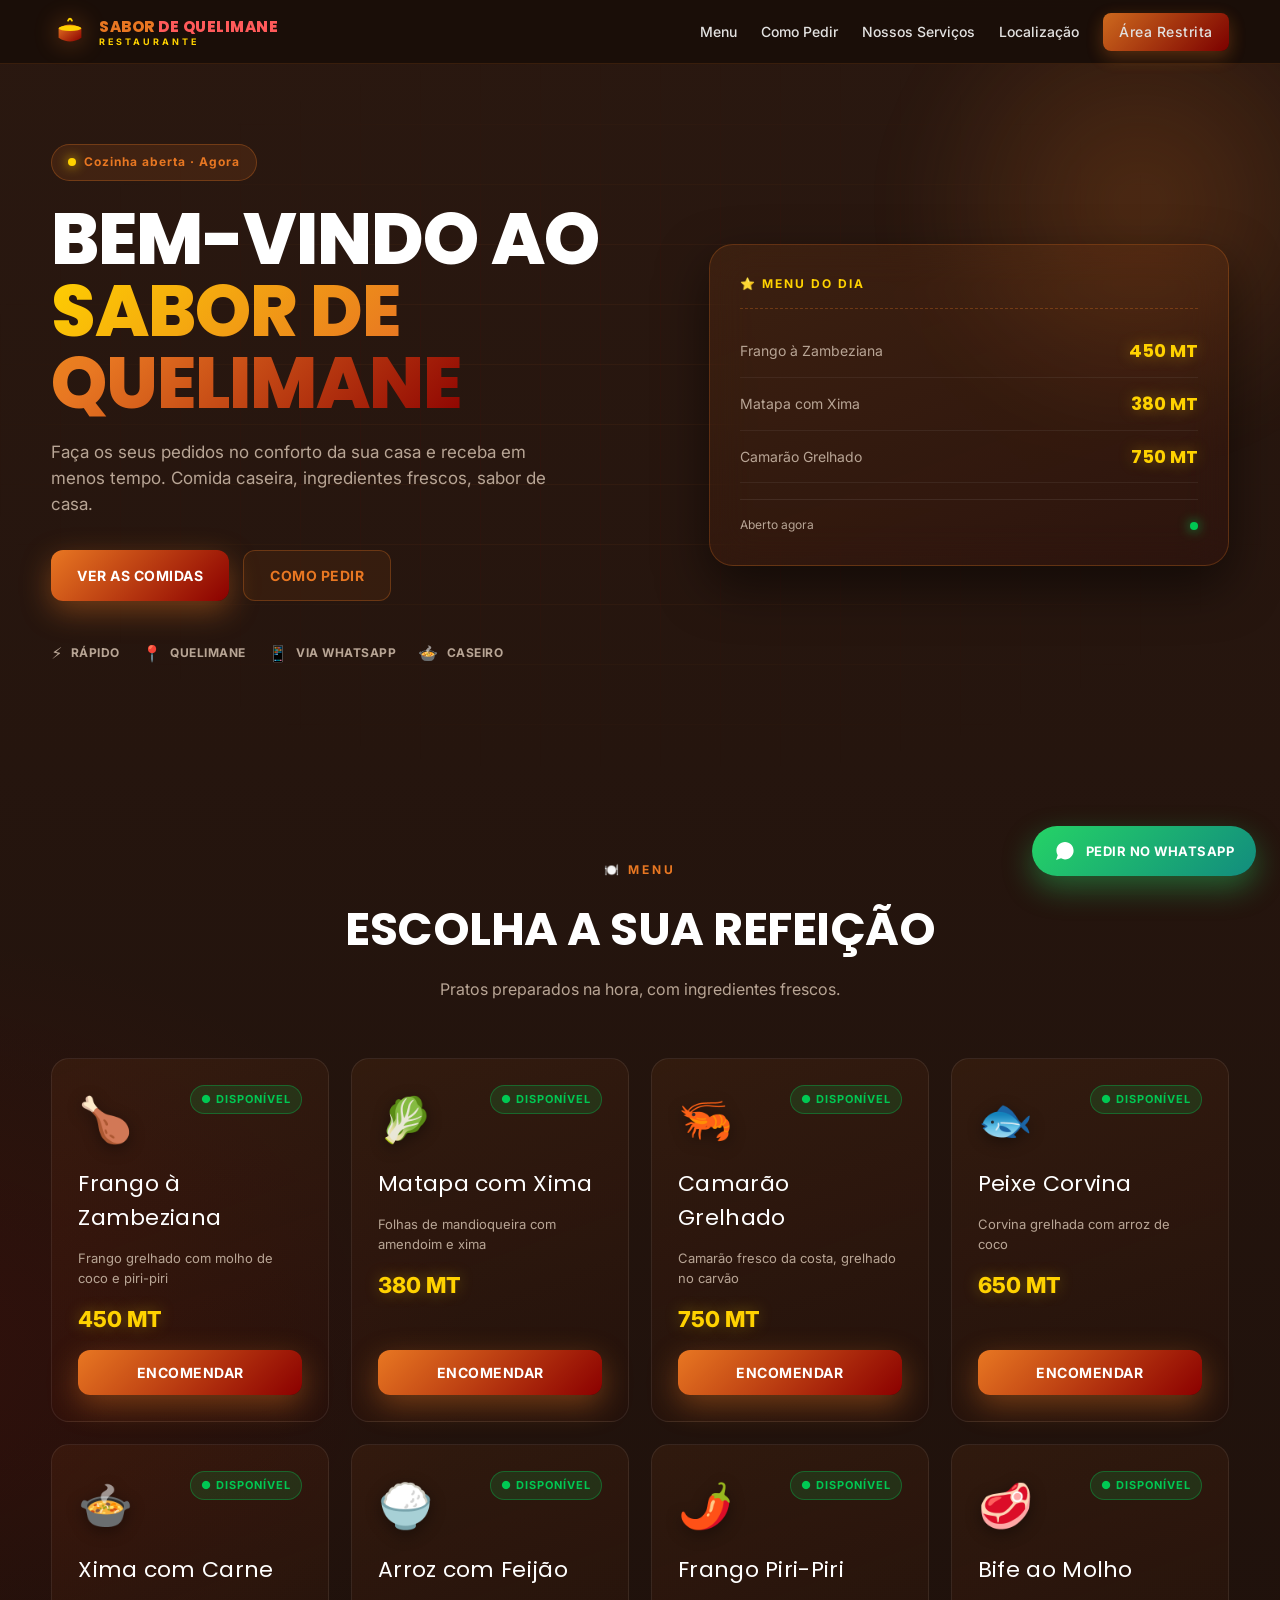
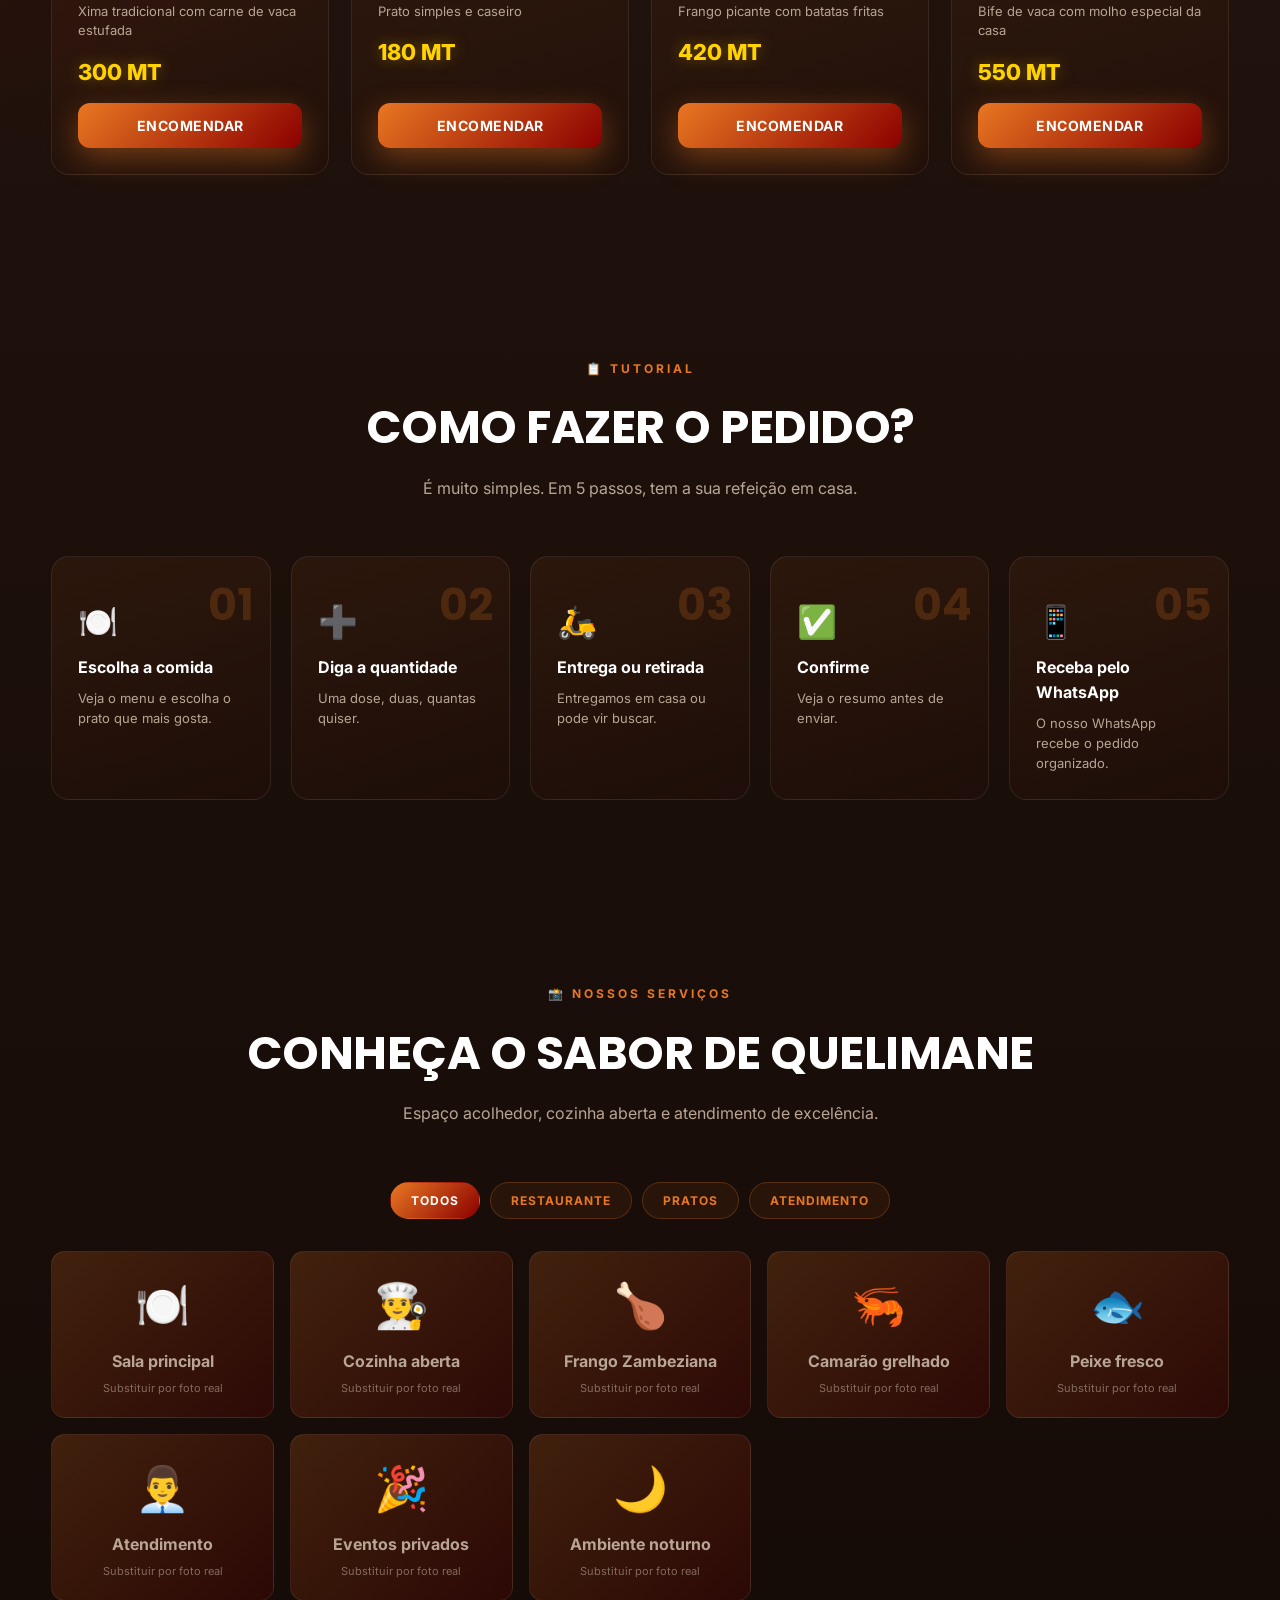
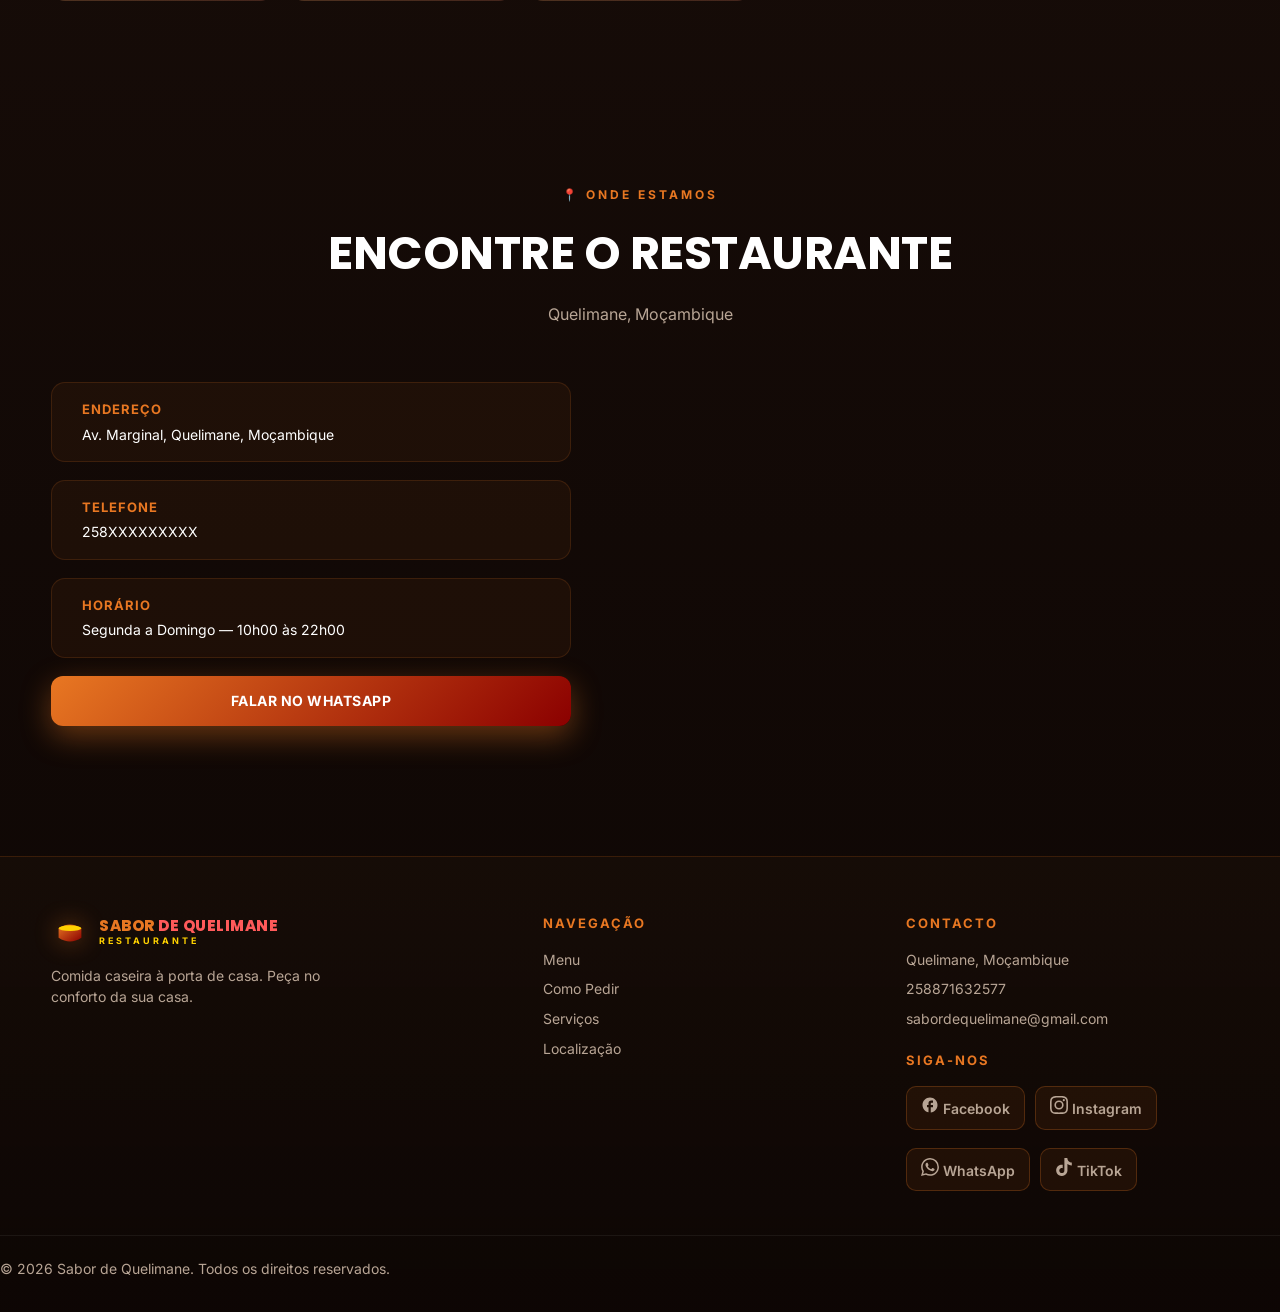
==== index.html @ 57f01919 "git remote add origin https://github.com/youngcleyton/SistemaRestaurante.git  git branch -M main git" ====
<!DOCTYPE html>
<html lang="pt">
<head>
<meta charset="UTF-8"/>
<meta name="viewport" content="width=device-width, initial-scale=1.0, maximum-scale=1.0, user-scalable=no, viewport-fit=cover"/>
<title>Sabor de Quelimane — Comida caseira à porta de casa</title>
<meta name="description" content="Peça a sua refeição no Restaurante Sabor de Quelimane. Rápido, simples e entregue em casa." />
<link rel="preconnect" href="https://fonts.googleapis.com">
<link rel="preconnect" href="https://fonts.gstatic.com" crossorigin>
<link href="https://fonts.googleapis.com/css2?family=Inter:wght@400;500;600;700;800;900&family=Poppins:wght@600;700;800&display=swap" rel="stylesheet">
<link rel="stylesheet" href="css/style.css"/>
</head>
<body>

<!-- ============ NAVBAR ============ -->
<header class="navbar" id="navbar">
  <div class="container nav-inner">
    <a href="#" class="brand">
      <div class="brand-logo">
        <svg viewBox="0 0 40 40" aria-hidden="true">
          <defs>
            <linearGradient id="logoGrad" x1="0" y1="0" x2="1" y2="1">
              <stop offset="0%" stop-color="#E87722"/>
              <stop offset="100%" stop-color="#8B0000"/>
            </linearGradient>
          </defs>
          <!-- tacho/panela estilizada -->
          <path d="M8 16 Q20 8 32 16 L32 26 Q20 34 8 26 Z" fill="url(#logoGrad)"/>
          <ellipse cx="20" cy="16" rx="12" ry="3" fill="#FFD200"/>
          <path d="M18 8 Q20 4 22 8" stroke="#FFD200" stroke-width="2" fill="none" stroke-linecap="round"/>
        </svg>
      </div>
      <div class="brand-text">
        <strong><span class="laranja">SABOR</span> <span class="vermelho">DE QUELIMANE</span></strong>
        <small>RESTAURANTE</small>
      </div>
    </a>

    <nav class="nav-links" id="navLinks">
      <a href="#pratos">Menu</a>
      <a href="#como-pedir">Como Pedir</a>
      <a href="#galeria">Nossos Serviços</a>
      <a href="#localizacao">Localização</a>
      <a href="login.html" class="btn-admin">Área Restrita</a>
    </nav>

    <button class="hamburger" id="hamburger" aria-label="Menu">
      <span></span><span></span><span></span>
    </button>
  </div>
</header>

<div class="nav-overlay"></div>

<!-- ============ HERO ============ -->
<section class="hero">
  <div class="hero-bg-grid"></div>
  <div class="hero-glow"></div>
  <div class="container hero-inner">
    <div class="hero-content fade-up">
      <span class="pill"><span class="dot"></span> Cozinha aberta · Agora</span>
      <h1>BEM-VINDO AO <span class="grad">SABOR DE QUELIMANE</span></h1>
      <p class="lead">
        Faça os seus pedidos no conforto da sua casa e receba em menos tempo.
        Comida caseira, ingredientes frescos, sabor de casa.
      </p>

      <div class="hero-cta">
        <a href="#pratos" class="btn btn-primary">VER AS COMIDAS</a>
        <a href="#como-pedir" class="btn btn-ghost">COMO PEDIR</a>
      </div>

      <div class="hero-stats">
        <div class="stat"><span>⚡</span><b>RÁPIDO</b></div>
        <div class="stat"><span>📍</span><b>QUELIMANE</b></div>
        <div class="stat"><span>📱</span><b>VIA WHATSAPP</b></div>
        <div class="stat"><span>🍲</span><b>CASEIRO</b></div>
      </div>
    </div>

    <div class="hero-visual fade-up">
      <div class="menu-card">
        <div class="menu-card-head">
          <span>⭐ MENU DO DIA</span>
        </div>
        <div class="menu-row"><span>Frango à Zambeziana</span><b>450 MT</b></div>
        <div class="menu-row"><span>Matapa com Xima</span><b>380 MT</b></div>
        <div class="menu-row"><span>Camarão Grelhado</span><b>750 MT</b></div>
        <div class="menu-card-foot">
          <span>Aberto agora</span>
          <span class="live-dot"></span>
        </div>
      </div>
    </div>
  </div>
</section>

<!-- ============ MENU DE PRATOS ============ -->
<section class="section" id="pratos">
  <div class="container">
    <div class="section-head">
      <span class="kicker">🍽️ MENU</span>
      <h2>ESCOLHA A SUA REFEIÇÃO</h2>
      <p>Pratos preparados na hora, com ingredientes frescos.</p>
    </div>

    <div class="menu-grid" id="menuGrid">
      <!-- Preenchido por JS -->
    </div>
  </div>
</section>

<!-- ============ PEDIDO ============ -->
<section class="section order-section" id="pedido" hidden>
  <div class="container">
    <div class="order-shell">
      <button class="order-close" id="orderClose" aria-label="Fechar">✕</button>

      <!-- STEP 1 -->
      <div class="step" id="step1">
        <span class="kicker">PASSO 1 DE 3</span>
        <h2 class="order-title">Quantas quer?</h2>

        <div class="order-product-info">
          <div class="op-icon" id="opIcon">🍗</div>
          <div>
            <b id="opNome">Frango à Zambeziana</b>
            <small id="opPreco">450 MT</small>
          </div>
        </div>

        <div class="qty-control">
          <button class="qty-btn" data-qty="-1">−</button>
          <input type="number" id="qtyInput" value="1" min="1" step="1"/>
          <span class="qty-unit" id="qtyUnit">un</span>
          <button class="qty-btn" data-qty="1">+</button>
        </div>

        <div class="quick-qty" id="quickQty"></div>

        <div class="order-total">
          <span>TOTAL</span>
          <b id="orderTotal">450 MT</b>
        </div>
        <small class="total-hint" id="totalHint">450 MT × 1 un</small>

        <button class="btn btn-primary btn-block" id="toStep2">CONTINUAR →</button>
      </div>

      <!-- STEP 2 -->
      <div class="step" id="step2" hidden>
        <span class="kicker">PASSO 2 DE 3</span>
        <h2 class="order-title">Como quer receber?</h2>

        <div class="delivery-options">
          <label class="delivery-card">
            <input type="radio" name="modo" value="entrega" checked/>
            <div class="dc-inner">
              <span class="dc-icon">🛵</span>
              <b>ENTREGA</b>
              <small>Recebe em casa</small>
            </div>
          </label>
          <label class="delivery-card">
            <input type="radio" name="modo" value="retirada"/>
            <div class="dc-inner">
              <span class="dc-icon">🏪</span>
              <b>RETIRAR</b>
              <small>No restaurante</small>
            </div>
          </label>
        </div>

        <div id="deliveryFields">
          <div class="field">
            <label>Zona de entrega</label>
            <select id="zonaSelect"></select>
          </div>

          <div class="field">
            <label>Tipo de entrega</label>
            <div class="delivery-speed">
              <label class="speed-option">
                <input type="radio" name="velocidade" value="normal" checked/>
                <div class="speed-inner">
                  <span class="speed-icon">🕐</span>
                  <div>
                    <b>NORMAL</b>
                    <small>Tempo padrão</small>
                  </div>
                  <span class="speed-price" id="precoNormal">50 MT</span>
                </div>
              </label>

              <label class="speed-option">
                <input type="radio" name="velocidade" value="premium"/>
                <div class="speed-inner premium">
                  <span class="speed-icon">⚡</span>
                  <div>
                    <b>EXPRESSO</b>
                    <small>Recebe primeiro</small>
                  </div>
                  <span class="speed-price" id="precoPremium">75 MT</span>
                </div>
              </label>
            </div>
          </div>

          <div class="delivery-preview" id="deliveryPreview"></div>

          <div class="field">
            <label>Endereço / Localização</label>
            <input type="text" id="endereco" placeholder="Ex.: Bairro, rua, número"/>
          </div>
          <div class="field">
            <label>Ponto de Referência</label>
            <input type="text" id="referencia" placeholder="Ex.: Próximo ao mercado"/>
          </div>
          <button type="button" class="btn btn-outline btn-block" id="useLocation">
            📍 Usar a minha localização
          </button>
          <small class="hint" id="locHint"></small>
        </div>

        <div class="field">
          <label>Nome completo</label>
          <input type="text" id="nome" placeholder="O seu nome"/>
        </div>
        <div class="field">
          <label>Telefone</label>
          <input type="tel" id="telefone" placeholder="Ex.: 84XXXXXXX"/>
        </div>
        <div class="field">
          <label>Observações (opcional)</label>
          <input type="text" id="observacoes" placeholder="Ex.: Sem piri-piri, com mais arroz"/>
        </div>

        <div class="order-nav">
          <button class="btn btn-ghost" id="backStep1">← Voltar</button>
          <button class="btn btn-primary" id="toStep3">CONTINUAR →</button>
        </div>
      </div>

      <!-- STEP 3 -->
      <div class="step" id="step3" hidden>
        <span class="kicker">PASSO 3 DE 3</span>
        <h2 class="order-title">Resumo do pedido</h2>
        <div class="summary" id="summary"></div>
        <div class="order-nav">
          <button class="btn btn-ghost" id="backStep2">← EDITAR</button>
          <button class="btn btn-primary" id="confirmOrder">CONFIRMAR ✅</button>
        </div>
      </div>
    </div>
  </div>
</section>

<!-- ============ COMO PEDIR ============ -->
<section class="section how" id="como-pedir">
  <div class="container">
    <div class="section-head">
      <span class="kicker">📋 TUTORIAL</span>
      <h2>COMO FAZER O PEDIDO?</h2>
      <p>É muito simples. Em 5 passos, tem a sua refeição em casa.</p>
    </div>

    <div class="steps-grid">
      <div class="step-card fade-up">
        <span class="num">01</span>
        <div class="step-emoji">🍽️</div>
        <b>Escolha a comida</b>
        <p>Veja o menu e escolha o prato que mais gosta.</p>
      </div>
      <div class="step-card fade-up">
        <span class="num">02</span>
        <div class="step-emoji">➕</div>
        <b>Diga a quantidade</b>
        <p>Uma dose, duas, quantas quiser.</p>
      </div>
      <div class="step-card fade-up">
        <span class="num">03</span>
        <div class="step-emoji">🛵</div>
        <b>Entrega ou retirada</b>
        <p>Entregamos em casa ou pode vir buscar.</p>
      </div>
      <div class="step-card fade-up">
        <span class="num">04</span>
        <div class="step-emoji">✅</div>
        <b>Confirme</b>
        <p>Veja o resumo antes de enviar.</p>
      </div>
      <div class="step-card fade-up">
        <span class="num">05</span>
        <div class="step-emoji">📱</div>
        <b>Receba pelo WhatsApp</b>
        <p>O nosso WhatsApp recebe o pedido organizado.</p>
      </div>
    </div>
  </div>
</section>

<!-- ============ GALERIA / NOSSOS SERVIÇOS ============ -->
<section class="section portfolio" id="galeria">
  <div class="container">
    <div class="section-head">
      <span class="kicker">📸 NOSSOS SERVIÇOS</span>
      <h2>CONHEÇA O SABOR DE QUELIMANE</h2>
      <p>Espaço acolhedor, cozinha aberta e atendimento de excelência.</p>
    </div>

    <div class="gallery-filters">
      <button class="gf active" data-filter="todos">TODOS</button>
      <button class="gf" data-filter="restaurante">RESTAURANTE</button>
      <button class="gf" data-filter="pratos">PRATOS</button>
      <button class="gf" data-filter="atendimento">ATENDIMENTO</button>
    </div>

    <div class="gallery" id="gallery"></div>
  </div>
</section>

<!-- ============ LOCALIZAÇÃO ============ -->
<section class="section location" id="localizacao">
  <div class="container">
    <div class="section-head">
      <span class="kicker">📍 ONDE ESTAMOS</span>
      <h2>ENCONTRE O RESTAURANTE</h2>
      <p>Quelimane, Moçambique</p>
    </div>

    <div class="location-grid">
      <div class="loc-info">
        <div class="loc-item">
          <span></span>
          <div><b>Endereço</b><p id="locEndereco">Av. Marginal, Quelimane</p></div>
        </div>
        <div class="loc-item">
          <span></span>
          <div><b>Telefone</b><p id="locTelefone">258XXXXXXXXX</p></div>
        </div>
        <div class="loc-item">
          <span></span>
          <div><b>Horário</b><p id="locHorario">Todos os dias — 10h às 22h</p></div>
        </div>
        <a href="#" id="locWhatsApp" class="btn btn-primary">FALAR NO WHATSAPP</a>
      </div>
    </div>
  </div>
</section>

<!-- ============ FOOTER ============ -->
<footer class="footer">
  <div class="container footer-inner">
    <div>
      <div class="brand">
        <div class="brand-logo">
          <svg viewBox="0 0 40 40">
            <path d="M8 16 Q20 8 32 16 L32 26 Q20 34 8 26 Z" fill="url(#logoGrad)"/>
            <ellipse cx="20" cy="16" rx="12" ry="3" fill="#FFD200"/>
          </svg>
        </div>
        <div class="brand-text">
          <strong><span class="laranja">SABOR</span> <span class="vermelho">DE QUELIMANE</span></strong>
          <small>RESTAURANTE</small>
        </div>
      </div>
      <p class="footer-desc">Comida caseira à porta de casa. Peça no conforto da sua casa.</p>
    </div>

    <div>
      <h4>Navegação</h4>
      <a href="#pratos">Menu</a>
      <a href="#como-pedir">Como Pedir</a>
      <a href="#galeria">Serviços</a>
      <a href="#localizacao">Localização</a>
    </div>

    <div>
      <h4>Contacto</h4>
      <p> Quelimane, Moçambique</p>
      <p> 258871632577</p>
      <p> sabordequelimane@gmail.com</p>

      <h4 style="margin-top:20px">Siga-nos</h4>
      <div class="social-links">
        <a href="#" class="social-btn facebook" aria-label="Facebook">
          <svg viewBox="0 0 24 24" fill="currentColor"><path d="M22 12c0-5.52-4.48-10-10-10S2 6.48 2 12c0 4.84 3.44 8.87 8 9.8V15H8v-3h2V9.5C10 7.57 11.57 6 13.5 6H16v3h-2c-.55 0-1 .45-1 1v2h3v3h-3v6.95c5.05-.5 9-4.76 9-9.95z"/></svg>
          <span>Facebook</span>
        </a>
        <a href="#" class="social-btn instagram" aria-label="Instagram">
          <svg viewBox="0 0 24 24" fill="currentColor"><path d="M12 2.163c3.204 0 3.584.012 4.85.07 3.252.148 4.771 1.691 4.919 4.919.058 1.265.069 1.645.069 4.849 0 3.205-.012 3.584-.069 4.849-.149 3.225-1.664 4.771-4.919 4.919-1.266.058-1.644.07-4.85.07-3.204 0-3.584-.012-4.849-.07-3.26-.149-4.771-1.699-4.919-4.92-.058-1.265-.07-1.644-.07-4.849 0-3.204.013-3.583.07-4.849.149-3.227 1.664-4.771 4.919-4.919 1.266-.057 1.645-.069 4.849-.069zM12 0C8.741 0 8.333.014 7.053.072 2.695.272.273 2.69.073 7.052.014 8.333 0 8.741 0 12c0 3.259.014 3.668.072 4.948.2 4.358 2.618 6.78 6.98 6.98C8.333 23.986 8.741 24 12 24c3.259 0 3.668-.014 4.948-.072 4.354-.2 6.782-2.618 6.979-6.98.059-1.28.073-1.689.073-4.948 0-3.259-.014-3.667-.072-4.947-.196-4.354-2.617-6.78-6.979-6.98C15.668.014 15.259 0 12 0zm0 5.838a6.162 6.162 0 100 12.324 6.162 6.162 0 000-12.324zM12 16a4 4 0 110-8 4 4 0 010 8zm6.406-11.845a1.44 1.44 0 100 2.881 1.44 1.44 0 000-2.881z"/></svg>
          <span>Instagram</span>
        </a>
        <a href="#" class="social-btn whatsapp" aria-label="WhatsApp">
          <svg viewBox="0 0 24 24" fill="currentColor"><path d="M17.472 14.382c-.297-.149-1.758-.867-2.03-.967-.273-.099-.471-.148-.67.15-.197.297-.767.966-.94 1.164-.173.199-.347.223-.644.075-.297-.15-1.255-.463-2.39-1.475-.883-.788-1.48-1.761-1.653-2.059-.173-.297-.018-.458.13-.606.134-.133.298-.347.446-.52.149-.174.198-.298.298-.497.099-.198.05-.371-.025-.52-.075-.149-.669-1.612-.916-2.207-.242-.579-.487-.5-.669-.51a12.8 12.8 0 00-.57-.01c-.198 0-.52.074-.792.372-.272.297-1.04 1.016-1.04 2.479 0 1.462 1.065 2.875 1.213 3.074.149.198 2.096 3.2 5.077 4.487.709.306 1.262.489 1.694.625.712.227 1.36.195 1.871.118.571-.085 1.758-.719 2.006-1.413.248-.694.248-1.289.173-1.413-.074-.124-.272-.198-.57-.347m-5.421 7.403h-.004a9.87 9.87 0 01-5.031-1.378l-.361-.214-3.741.982.998-3.648-.235-.374a9.86 9.86 0 01-1.51-5.26c.001-5.45 4.436-9.884 9.888-9.884 2.64 0 5.122 1.03 6.988 2.898a9.825 9.825 0 012.893 6.994c-.003 5.45-4.437 9.884-9.885 9.884m8.413-18.297A11.815 11.815 0 0012.05 0C5.495 0 .16 5.335.157 11.892c0 2.096.547 4.142 1.588 5.945L.057 24l6.305-1.654a11.882 11.882 0 005.683 1.448h.005c6.554 0 11.89-5.335 11.893-11.893a11.821 11.821 0 00-3.48-8.413z"/></svg>
          <span>WhatsApp</span>
        </a>
        <a href="#" class="social-btn tiktok" aria-label="TikTok">
          <svg viewBox="0 0 24 24" fill="currentColor"><path d="M12.525.02c1.31-.02 2.61-.01 3.91-.02.08 1.53.63 3.09 1.75 4.17 1.12 1.11 2.7 1.62 4.24 1.79v4.03c-1.44-.05-2.89-.35-4.2-.97-.57-.26-1.1-.59-1.62-.93-.01 2.92.01 5.84-.02 8.75-.08 1.4-.54 2.79-1.35 3.94-1.31 1.92-3.58 3.17-5.91 3.21-1.43.08-2.86-.31-4.08-1.03-2.02-1.19-3.44-3.37-3.65-5.71-.02-.5-.03-1-.01-1.49.18-1.9 1.12-3.72 2.58-4.96 1.66-1.44 3.98-2.13 6.15-1.72.02 1.48-.04 2.96-.04 4.44-.99-.32-2.15-.23-3.02.37-.63.41-1.11 1.04-1.36 1.75-.21.51-.15 1.07-.14 1.61.24 1.64 1.82 3.02 3.5 2.87 1.12-.01 2.19-.66 2.77-1.61.19-.33.4-.67.41-1.06.1-1.79.06-3.57.07-5.36.01-4.03-.01-8.05.02-12.07z"/></svg>
          <span>TikTok</span>
        </a>
      </div>
    </div>
  </div>
  <div class="footer-bottom">
    <p>© <span id="year"></span> Sabor de Quelimane. Todos os direitos reservados.</p>
  </div>
</footer>

<!-- ============ WHATSAPP FLUTUANTE ============ -->
<a href="#" id="floatWhats" class="float-whats" aria-label="Pedir pelo WhatsApp">
  <svg viewBox="0 0 32 32" fill="#fff"><path d="M16 3C9 3 3.5 8.5 3.5 15.5c0 2.4.7 4.6 1.9 6.5L3 29l7.2-2.3c1.8 1 3.9 1.5 5.8 1.5 7 0 12.5-5.5 12.5-12.5S23 3 16 3z"/></svg>
  <span>PEDIR NO WHATSAPP</span>
</a>

<!-- ============ LIGHTBOX ============ -->
<div class="lightbox" id="lightbox">
  <button class="lb-close" id="lbClose">✕</button>
  <img id="lbImg" src="" alt=""/>
</div>

<script src="https://cdn.jsdelivr.net/npm/@supabase/supabase-js@2"></script>
<script src="js/config.js"></script>
<script src="js/app.js"></script>
</body>
</html>
---- css/style.css ----
/* ============================================================
   RESTAURANTE SABOR DE QUELIMANE — ESTILOS PRINCIPAIS
   Paleta: laranja + vermelho escuro + dourado
   ============================================================ */

:root{
  --marrom:#2A1810;
  --marrom-2:#1A0F08;
  --preto:#0D0604;
  --laranja:#E87722;
  --laranja-2:#C25A10;
  --vermelho:#8B0000;
  --vermelho-2:#6B0000;
  --dourado:#FFD200;
  --branco:#FFFFFF;
  --cinza:#B8A595;
  --creme:#FFF9F0;

  --card:rgba(255,255,255,.04);
  --card-brd:rgba(255,255,255,.08);
  --ok:#00C853;
  --off:#6B7280;

  --radius:18px;
  --shadow:0 20px 50px rgba(0,0,0,.5);
  --font:'Inter',system-ui,sans-serif;
  --display:'Poppins',var(--font);
}

*{box-sizing:border-box;margin:0;padding:0}
html{scroll-behavior:smooth}
body{
  font-family:var(--font);
  background:
    radial-gradient(1200px 800px at 80% -10%, rgba(232,119,34,.12), transparent 60%),
    radial-gradient(1000px 700px at -10% 30%, rgba(139,0,0,.15), transparent 60%),
    linear-gradient(180deg, var(--marrom), var(--preto));
  color:var(--branco);
  line-height:1.55;
  overflow-x:hidden;
  min-height:100vh;
  padding-top:64px;
}
img{max-width:100%;display:block}
a{color:inherit;text-decoration:none}
button{font-family:inherit;cursor:pointer;border:none;background:none;color:inherit}

.container{width:min(1200px,92%);margin-inline:auto}

/* ============ NAVBAR ============ */
.navbar{
  position:fixed;
  top:0;left:0;right:0;
  z-index:1000;
  background:rgba(26,15,8,.92);
  backdrop-filter:blur(14px);
  border-bottom:1px solid rgba(232,119,34,.15);
  height:64px;
}
.nav-inner{
  display:flex;align-items:center;justify-content:space-between;
  padding:0;height:64px;gap:16px;
}
.brand{display:flex;align-items:center;gap:10px}
.brand-logo{
  width:38px;height:38px;
  filter:drop-shadow(0 0 12px rgba(232,119,34,.45));
}
.brand-text{display:flex;flex-direction:column;line-height:1}
.brand-text strong{
  font-family:var(--display);
  font-size:15px;letter-spacing:.5px;font-weight:800;
}
.brand-text small{
  color:var(--dourado);font-size:9px;letter-spacing:3px;font-weight:700;
  margin-top:3px;
}
.laranja{color:var(--laranja)}
.vermelho{color:#FF5A5A}

.nav-links{display:flex;gap:24px;align-items:center}
.nav-links a{
  font-size:14px;font-weight:500;opacity:.88;transition:.2s;
  position:relative;white-space:nowrap;
}
.nav-links a::after{
  content:'';position:absolute;bottom:-4px;left:0;
  width:0;height:2px;
  background:linear-gradient(90deg,var(--laranja),var(--vermelho));
  transition:width .3s;
}
.nav-links a:hover{opacity:1;color:var(--laranja)}
.nav-links a:hover::after{width:100%}

.btn-admin{
  padding:8px 16px;
  background:linear-gradient(135deg,var(--laranja),var(--vermelho));
  border-radius:8px;
  font-weight:700;font-size:12px;letter-spacing:.5px;
  box-shadow:0 6px 18px rgba(232,119,34,.35);
  transition:.25s;
}
.btn-admin:hover{transform:translateY(-2px)}

.hamburger{
  display:none;flex-direction:column;justify-content:center;align-items:center;
  gap:5px;width:44px;height:44px;border-radius:10px;
  background:rgba(232,119,34,.12);
  border:1px solid rgba(232,119,34,.25);
}
.hamburger span{
  display:block;width:22px;height:2px;background:#fff;
  border-radius:2px;transition:.3s;
}
.hamburger.active span:nth-child(1){transform:translateY(7px) rotate(45deg)}
.hamburger.active span:nth-child(2){opacity:0}
.hamburger.active span:nth-child(3){transform:translateY(-7px) rotate(-45deg)}

/* ============ BOTÕES ============ */
.btn{
  display:inline-flex;align-items:center;justify-content:center;gap:8px;
  padding:14px 26px;border-radius:12px;
  font-weight:700;font-size:14px;letter-spacing:.5px;
  transition:.25s;cursor:pointer;border:none;
}
.btn-primary{
  background:linear-gradient(135deg,var(--laranja),var(--vermelho));
  color:#fff;
  box-shadow:0 10px 30px rgba(232,119,34,.4);
}
.btn-primary:hover{transform:translateY(-2px);box-shadow:0 14px 36px rgba(232,119,34,.55)}
.btn-primary:disabled{opacity:.4;cursor:not-allowed;transform:none}

.btn-ghost{
  background:rgba(232,119,34,.08);
  border:1px solid rgba(232,119,34,.3);
  color:var(--laranja);
}
.btn-ghost:hover{background:rgba(232,119,34,.18)}

.btn-outline{
  background:transparent;
  border:1.5px solid var(--laranja);
  color:var(--laranja);
}
.btn-outline:hover{background:rgba(232,119,34,.12)}

.btn-block{width:100%}

/* ============ HERO ============ */
.hero{position:relative;padding:80px 0 100px;overflow:hidden}
.hero-bg-grid{
  position:absolute;inset:0;
  background-image:
    linear-gradient(rgba(232,119,34,.06) 1px,transparent 1px),
    linear-gradient(90deg,rgba(139,0,0,.06) 1px,transparent 1px);
  background-size:60px 60px;
  mask-image:radial-gradient(ellipse at center,black 30%,transparent 75%);
  pointer-events:none;
}
.hero-glow{
  position:absolute;width:520px;height:520px;border-radius:50%;
  background:radial-gradient(circle,rgba(232,119,34,.2),transparent 65%);
  top:-120px;right:-120px;filter:blur(30px);
  animation:pulse 6s ease-in-out infinite;
}
@keyframes pulse{0%,100%{transform:scale(1);opacity:.7}50%{transform:scale(1.15);opacity:1}}

.hero-inner{
  display:grid;grid-template-columns:1.15fr 1fr;
  gap:60px;align-items:center;position:relative;
}
.pill{
  display:inline-flex;align-items:center;gap:8px;
  padding:8px 16px;
  background:rgba(232,119,34,.12);
  border:1px solid rgba(232,119,34,.3);
  border-radius:100px;
  font-size:12px;font-weight:700;letter-spacing:1px;
  color:var(--laranja);
  margin-bottom:22px;
}
.pill .dot{
  width:8px;height:8px;border-radius:50%;
  background:var(--dourado);
  box-shadow:0 0 12px var(--dourado);
  animation:blink 1.5s infinite;
}
@keyframes blink{50%{opacity:.4}}

.hero h1{
  font-family:var(--display);
  font-size:clamp(36px,6vw,72px);
  line-height:1;
  letter-spacing:-1px;
  font-weight:800;
  margin-bottom:20px;
}
.grad{
  background:linear-gradient(135deg,var(--dourado),var(--laranja),var(--vermelho));
  -webkit-background-clip:text;
  background-clip:text;
  color:transparent;
}
.lead{font-size:17px;color:var(--cinza);max-width:520px;margin-bottom:32px}
.hero-cta{display:flex;gap:14px;flex-wrap:wrap;margin-bottom:40px}
.hero-stats{display:flex;gap:22px;flex-wrap:wrap}
.stat{display:flex;align-items:center;gap:8px;font-size:12px;color:var(--cinza);font-weight:600;letter-spacing:.5px}
.stat span{font-size:16px}

/* ============ MENU CARD (hero direita) ============ */
.menu-card{
  position:relative;border-radius:24px;padding:30px;
  background:linear-gradient(160deg,rgba(232,119,34,.1),rgba(139,0,0,.06));
  border:1px solid rgba(232,119,34,.25);
  backdrop-filter:blur(20px);
  box-shadow:var(--shadow);
}
.menu-card-head{
  display:flex;justify-content:space-between;align-items:center;
  padding-bottom:14px;margin-bottom:16px;
  border-bottom:1px dashed rgba(232,119,34,.3);
  color:var(--dourado);font-size:12px;font-weight:700;letter-spacing:2px;
}
.menu-row{
  display:flex;justify-content:space-between;align-items:center;
  padding:12px 0;
  border-bottom:1px solid rgba(255,255,255,.06);
}
.menu-row:last-of-type{border-bottom:none}
.menu-row span{font-size:14px;color:var(--cinza)}
.menu-row b{
  font-family:var(--display);font-size:18px;color:var(--dourado);
  text-shadow:0 0 15px rgba(255,210,0,.4);
}
.menu-card-foot{
  display:flex;justify-content:space-between;align-items:center;
  padding-top:16px;margin-top:16px;
  border-top:1px solid rgba(255,255,255,.08);
  font-size:12px;color:var(--cinza);
}
.live-dot{
  width:8px;height:8px;border-radius:50%;background:var(--ok);
  box-shadow:0 0 12px var(--ok);animation:blink 1.5s infinite;
}

/* ============ SECTIONS ============ */
.section{padding:90px 0;position:relative}
.section-head{text-align:center;margin-bottom:56px}
.kicker{
  display:inline-block;font-size:12px;letter-spacing:3px;
  color:var(--laranja);font-weight:700;margin-bottom:14px;
}
.section-head h2{
  font-family:var(--display);
  font-size:clamp(28px,5vw,46px);
  letter-spacing:-.5px;margin-bottom:12px;
}
.section-head p{color:var(--cinza);max-width:600px;margin-inline:auto}

/* ============ MENU GRID ============ */
.menu-grid{
  display:grid;
  grid-template-columns:repeat(auto-fit,minmax(260px,1fr));
  gap:22px;
}
.menu-item{
  position:relative;
  padding:26px;
  border-radius:var(--radius);
  background:linear-gradient(160deg,rgba(232,119,34,.08),rgba(139,0,0,.03));
  border:1px solid var(--card-brd);
  transition:.3s;
  display:flex;flex-direction:column;gap:14px;
}
.menu-item:hover{
  transform:translateY(-6px);
  border-color:rgba(232,119,34,.5);
  box-shadow:0 25px 50px rgba(0,0,0,.4), 0 0 30px rgba(232,119,34,.15);
}
.menu-item.unavailable{opacity:.45;filter:grayscale(.7);pointer-events:none}
.mi-head{display:flex;justify-content:space-between;align-items:flex-start}
.mi-icon{
  font-size:44px;
  filter:drop-shadow(0 4px 8px rgba(0,0,0,.4));
}
.status{
  font-size:11px;font-weight:700;letter-spacing:1px;
  padding:5px 10px;border-radius:100px;
}
.status.ok{background:rgba(0,200,83,.15);color:var(--ok);border:1px solid rgba(0,200,83,.35)}
.status.off{background:rgba(107,114,128,.2);color:#B0B7C3;border:1px solid rgba(107,114,128,.4)}
.mi-name{font-family:var(--display);font-size:22px;letter-spacing:.3px}
.mi-desc{font-size:13px;color:var(--cinza);line-height:1.5}
.mi-price{
  font-size:22px;font-weight:800;color:var(--dourado);
  text-shadow:0 0 15px rgba(255,210,0,.35);
}
.mi-btn{margin-top:auto}

/* ============ ORDER SHELL ============ */
.order-section{background:linear-gradient(180deg,transparent,rgba(232,119,34,.04),transparent)}
.order-shell{
  position:relative;max-width:640px;margin-inline:auto;
  padding:38px;border-radius:24px;
  background:linear-gradient(160deg,rgba(232,119,34,.1),rgba(139,0,0,.05));
  border:1px solid rgba(232,119,34,.25);
  backdrop-filter:blur(20px);
  box-shadow:var(--shadow);
}
.order-close{
  position:absolute;top:16px;right:16px;
  width:36px;height:36px;border-radius:50%;
  background:rgba(255,255,255,.08);
  font-size:14px;transition:.2s;
}
.order-close:hover{background:var(--vermelho)}
.order-title{font-family:var(--display);font-size:26px;margin-bottom:24px}
.order-product-info{
  display:flex;align-items:center;gap:14px;
  padding:16px;
  background:rgba(232,119,34,.1);
  border:1px solid rgba(232,119,34,.2);
  border-radius:14px;
  margin-bottom:24px;
}
.op-icon{font-size:36px}
.order-product-info b{font-size:16px;display:block}
.order-product-info small{color:var(--dourado);font-size:14px;font-weight:700}

.qty-control{
  display:flex;align-items:center;gap:10px;justify-content:center;
  background:rgba(0,0,0,.4);
  border:1px solid rgba(232,119,34,.2);
  border-radius:14px;padding:10px;margin-bottom:16px;
}
.qty-btn{
  width:52px;height:52px;border-radius:12px;
  background:linear-gradient(135deg,var(--laranja),var(--vermelho));
  font-size:24px;font-weight:700;color:#fff;
  transition:.2s;
  box-shadow:0 4px 15px rgba(232,119,34,.35);
}
.qty-btn:hover{transform:scale(1.06)}
.qty-control input{
  flex:1;background:transparent;border:none;
  color:#fff;font-size:32px;font-weight:800;
  text-align:center;font-family:var(--display);
  width:100%;outline:none;
}
.qty-unit{font-size:14px;color:var(--cinza);font-weight:700}

.quick-qty{display:flex;gap:8px;flex-wrap:wrap;margin-bottom:24px}
.quick-qty button{
  flex:1;min-width:60px;padding:10px;
  border-radius:10px;
  background:rgba(232,119,34,.1);
  border:1px solid rgba(232,119,34,.25);
  font-weight:700;font-size:13px;transition:.2s;
  color:var(--laranja);
}
.quick-qty button:hover,
.quick-qty button.active{
  background:linear-gradient(135deg,var(--laranja),var(--vermelho));
  color:#fff;border-color:transparent;
}

.order-total{
  display:flex;justify-content:space-between;align-items:center;
  padding:18px 22px;
  background:linear-gradient(135deg,rgba(232,119,34,.15),rgba(139,0,0,.12));
  border:1px solid rgba(232,119,34,.35);
  border-radius:14px;
  margin-bottom:22px;
}
.order-total span{font-size:12px;letter-spacing:2px;color:var(--cinza);font-weight:700}
.order-total b{
  font-family:var(--display);font-size:30px;color:var(--dourado);
  text-shadow:0 0 20px rgba(255,210,0,.4);
}
.total-hint{display:block;text-align:center;font-size:12px;color:var(--cinza);margin-top:-12px;margin-bottom:22px}

.delivery-options{display:grid;grid-template-columns:1fr 1fr;gap:14px;margin-bottom:24px}
.delivery-card{cursor:pointer}
.delivery-card input{display:none}
.dc-inner{
  padding:20px 16px;border-radius:14px;text-align:center;
  background:rgba(232,119,34,.06);
  border:1.5px solid rgba(232,119,34,.2);
  transition:.25s;
}
.delivery-card input:checked + .dc-inner{
  background:linear-gradient(135deg,rgba(232,119,34,.25),rgba(139,0,0,.15));
  border-color:var(--laranja);
  box-shadow:0 0 20px rgba(232,119,34,.3);
}
.dc-icon{font-size:28px;display:block;margin-bottom:8px}
.dc-inner b{display:block;font-size:14px;margin-bottom:4px}
.dc-inner small{font-size:11px;color:var(--cinza)}

.delivery-preview{
  padding:14px 18px;border-radius:12px;margin-bottom:16px;
  background:linear-gradient(135deg,rgba(232,119,34,.1),rgba(139,0,0,.05));
  border:1px solid rgba(232,119,34,.3);
  font-size:14px;text-align:center;
}
.delivery-preview b{color:var(--dourado)}

.field{margin-bottom:16px}
.field label{
  display:block;font-size:12px;font-weight:700;
  letter-spacing:1px;color:var(--cinza);
  margin-bottom:8px;text-transform:uppercase;
}
.field input,.field select,.field textarea{
  width:100%;padding:14px 16px;border-radius:12px;
  background:rgba(0,0,0,.4);
  border:1px solid rgba(232,119,34,.25);
  color:#fff;font-size:15px;font-family:inherit;outline:none;
  transition:.2s;
}
.field input:focus,.field select:focus{
  border-color:var(--laranja);
  box-shadow:0 0 0 3px rgba(232,119,34,.15);
}
.hint{display:block;font-size:12px;color:var(--cinza);margin-top:8px}
.hint.ok{color:var(--ok)}

.order-nav{display:flex;gap:12px;margin-top:24px}
.order-nav .btn{flex:1}

/* ============ SUMMARY ============ */
.summary{
  background:rgba(0,0,0,.4);
  border-radius:14px;padding:22px;
  border:1px solid rgba(232,119,34,.2);
  margin-bottom:8px;
}
.summary-section{margin-bottom:14px}
.summary-section h4{
  font-size:11px;letter-spacing:2px;color:var(--laranja);
  margin-bottom:8px;text-transform:uppercase;
}
.summary-row{
  display:flex;justify-content:space-between;
  padding:10px 0;
  border-bottom:1px dashed rgba(255,255,255,.08);
  font-size:14px;
}
.summary-row:last-child{border-bottom:none}
.summary-row span{color:var(--cinza)}
.summary-row b{color:#fff;font-weight:600}
.summary-row.total{
  padding-top:16px;margin-top:8px;
  border-top:2px solid var(--dourado);
}
.summary-row.total b{
  color:var(--dourado);font-size:20px;font-family:var(--display);
  text-shadow:0 0 15px rgba(255,210,0,.4);
}

/* ============ COMO PEDIR ============ */
.steps-grid{
  display:grid;
  grid-template-columns:repeat(auto-fit,minmax(200px,1fr));
  gap:20px;
}
.step-card{
  padding:26px;border-radius:var(--radius);
  background:linear-gradient(160deg,rgba(232,119,34,.08),rgba(139,0,0,.03));
  border:1px solid var(--card-brd);
  transition:.3s;position:relative;overflow:hidden;
}
.step-card:hover{transform:translateY(-4px);border-color:rgba(232,119,34,.5)}
.step-card .num{
  position:absolute;top:14px;right:16px;
  font-family:var(--display);font-size:44px;font-weight:700;
  color:rgba(232,119,34,.2);
}
.step-emoji{font-size:32px;margin-top:14px;display:block}
.step-card b{display:block;font-size:16px;margin-bottom:8px;margin-top:8px}
.step-card p{font-size:13px;color:var(--cinza)}

/* ============ GALERIA ============ */
.gallery-filters{display:flex;justify-content:center;gap:10px;flex-wrap:wrap;margin-bottom:32px}
.gf{
  padding:10px 20px;border-radius:100px;
  font-size:12px;font-weight:700;letter-spacing:1px;
  background:rgba(232,119,34,.08);
  border:1px solid rgba(232,119,34,.25);
  color:var(--laranja);
  transition:.2s;
}
.gf:hover{background:rgba(232,119,34,.18)}
.gf.active{
  background:linear-gradient(135deg,var(--laranja),var(--vermelho));
  color:#fff;border-color:transparent;
}

.gallery{display:grid;grid-template-columns:repeat(auto-fit,minmax(220px,1fr));gap:16px}
.gal-item{
  position:relative;aspect-ratio:4/3;
  border-radius:14px;overflow:hidden;
  background:linear-gradient(135deg,rgba(232,119,34,.2),rgba(139,0,0,.2));
  border:1px solid var(--card-brd);
  cursor:pointer;transition:.3s;
  display:flex;align-items:center;justify-content:center;
  flex-direction:column;color:var(--cinza);text-align:center;padding:20px;
}
.gal-item:hover{transform:scale(1.03);border-color:var(--laranja)}
.gal-item .emoji{font-size:44px;margin-bottom:10px}
.gal-item.hidden{display:none}

/* ============ LOCALIZAÇÃO ============ */
.location-grid{display:grid;grid-template-columns:1fr 1.2fr;gap:34px;align-items:center}
.loc-info{display:flex;flex-direction:column;gap:18px}
.loc-item{
  display:flex;gap:14px;align-items:flex-start;
  padding:16px;
  background:rgba(232,119,34,.06);
  border:1px solid rgba(232,119,34,.15);
  border-radius:14px;
}
.loc-item span{font-size:22px}
.loc-item b{
  display:block;font-size:13px;letter-spacing:1px;
  color:var(--laranja);text-transform:uppercase;margin-bottom:4px;
}
.loc-item p{color:#fff;font-size:14px}
.loc-map{
  aspect-ratio:16/10;border-radius:18px;overflow:hidden;
  border:1px solid rgba(232,119,34,.25);
  background:rgba(0,0,0,.4);
}
.map-placeholder{
  width:100%;height:100%;display:flex;flex-direction:column;
  align-items:center;justify-content:center;
  color:var(--cinza);text-align:center;padding:30px;
}
.map-placeholder span{font-size:60px;margin-bottom:14px}
.map-placeholder p{font-weight:700;color:#fff;margin-bottom:6px}
.map-placeholder small{font-size:12px;max-width:280px}

/* ============ FOOTER ============ */
.footer{
  background:linear-gradient(180deg,rgba(26,15,8,.6),rgba(13,6,4,.95));
  border-top:1px solid rgba(232,119,34,.2);
  padding:56px 0 24px;margin-top:40px;
}
.footer-inner{display:grid;grid-template-columns:1.4fr 1fr 1fr;gap:40px;margin-bottom:36px}
.footer h4{
  font-size:13px;letter-spacing:2px;color:var(--laranja);
  margin-bottom:16px;text-transform:uppercase;
}
.footer a,.footer p{
  display:block;font-size:14px;color:var(--cinza);
  margin-bottom:8px;transition:.2s;
}
.footer a:hover{color:var(--laranja)}
.footer-desc{margin-top:14px;max-width:320px}
.footer-bottom{
  border-top:1px solid rgba(255,255,255,.06);
  padding-top:22px;
  display:flex;justify-content:space-between;flex-wrap:wrap;gap:10px;
  font-size:12px;color:var(--cinza);
}

/* ============ REDES SOCIAIS ============ */
.social-links{display:flex;flex-wrap:wrap;gap:10px;margin-top:8px}
.social-btn{
  display:inline-flex;align-items:center;gap:8px;
  padding:9px 14px;border-radius:10px;
  background:rgba(232,119,34,.08);
  border:1px solid rgba(232,119,34,.25);
  color:var(--cinza);font-size:13px;font-weight:600;
  transition:.25s;text-decoration:none;
}
.social-btn svg{width:18px;height:18px;flex-shrink:0;transition:transform .25s}
.social-btn:hover{transform:translateY(-2px);color:#fff}
.social-btn:hover svg{transform:scale(1.15)}
.social-btn.facebook:hover{background:linear-gradient(135deg,#1877F2,#0C5FCC);border-color:transparent}
.social-btn.instagram:hover{background:linear-gradient(135deg,#F58529,#DD2A7B,#8134AF,#515BD4);border-color:transparent}
.social-btn.whatsapp:hover{background:linear-gradient(135deg,#25D366,#128C7E);border-color:transparent}
.social-btn.tiktok:hover{background:linear-gradient(135deg,#000,#25F4EE 50%,#FE2C55);border-color:transparent}

/* ============ WHATSAPP FLUTUANTE ============ */
.float-whats{
  position:fixed;bottom:24px;right:24px;z-index:90;
  display:flex;align-items:center;gap:10px;
  padding:14px 22px;border-radius:100px;
  background:linear-gradient(135deg,#25D366,#128C7E);
  color:#fff;font-weight:700;font-size:13px;letter-spacing:.5px;
  box-shadow:0 12px 30px rgba(37,211,102,.4);
  transition:.3s;
}
.float-whats:hover{transform:translateY(-3px);box-shadow:0 16px 40px rgba(37,211,102,.55)}
.float-whats svg{width:22px;height:22px}

/* ============ LIGHTBOX ============ */
.lightbox{
  position:fixed;inset:0;z-index:200;
  background:rgba(0,0,0,.92);
  display:none;align-items:center;justify-content:center;
  padding:30px;
}
.lightbox.active{display:flex}
.lightbox img{max-width:90%;max-height:90%;border-radius:14px}
.lb-close{
  position:absolute;top:20px;right:24px;
  width:44px;height:44px;border-radius:50%;
  background:rgba(255,255,255,.1);font-size:18px;
}

/* ============ ANIMAÇÕES ============ */
.fade-up{opacity:0;transform:translateY(30px);transition:opacity .7s ease,transform .7s ease}
.fade-up.visible{opacity:1;transform:translateY(0)}

/* ============ RESPONSIVO ============ */
@media (max-width:900px){
  .hero-inner{grid-template-columns:1fr;gap:40px}
  .location-grid{grid-template-columns:1fr}
  .footer-inner{grid-template-columns:1fr 1fr}

  .hamburger{display:flex}
  .nav-links{
    position:fixed;top:0;right:-100%;
    width:min(300px,80vw);height:100vh;
    flex-direction:column;justify-content:flex-start;align-items:stretch;
    gap:0;padding:80px 22px 30px;
    background:linear-gradient(180deg,#1A0F08,#0D0604);
    border-left:1px solid rgba(232,119,34,.3);
    box-shadow:-20px 0 60px rgba(0,0,0,.7);
    transition:right .3s cubic-bezier(.4,0,.2,1);
    overflow-y:auto;z-index:999;margin:0;
  }
  .nav-links.open{right:0}
  .nav-links a{
    font-size:16px;font-weight:600;padding:16px 4px;width:100%;
    border-bottom:1px solid rgba(255,255,255,.07);
  }
  .btn-admin{margin-top:20px;text-align:center;padding:14px;font-size:14px}
}

@media (max-width:600px){
  .section{padding:60px 0}
  .order-shell{padding:24px}
  .delivery-options{grid-template-columns:1fr}
  .footer-inner{grid-template-columns:1fr;gap:26px}
  .float-whats span{display:none}
  .float-whats{padding:14px;width:56px;height:56px;justify-content:center}
}

/* ============ OVERLAY MOBILE ============ */
.nav-overlay{
  display:none;position:fixed;inset:0;
  background:rgba(0,0,0,.65);z-index:998;opacity:0;
  transition:opacity .3s;
}
.nav-overlay.active{display:block;opacity:1}
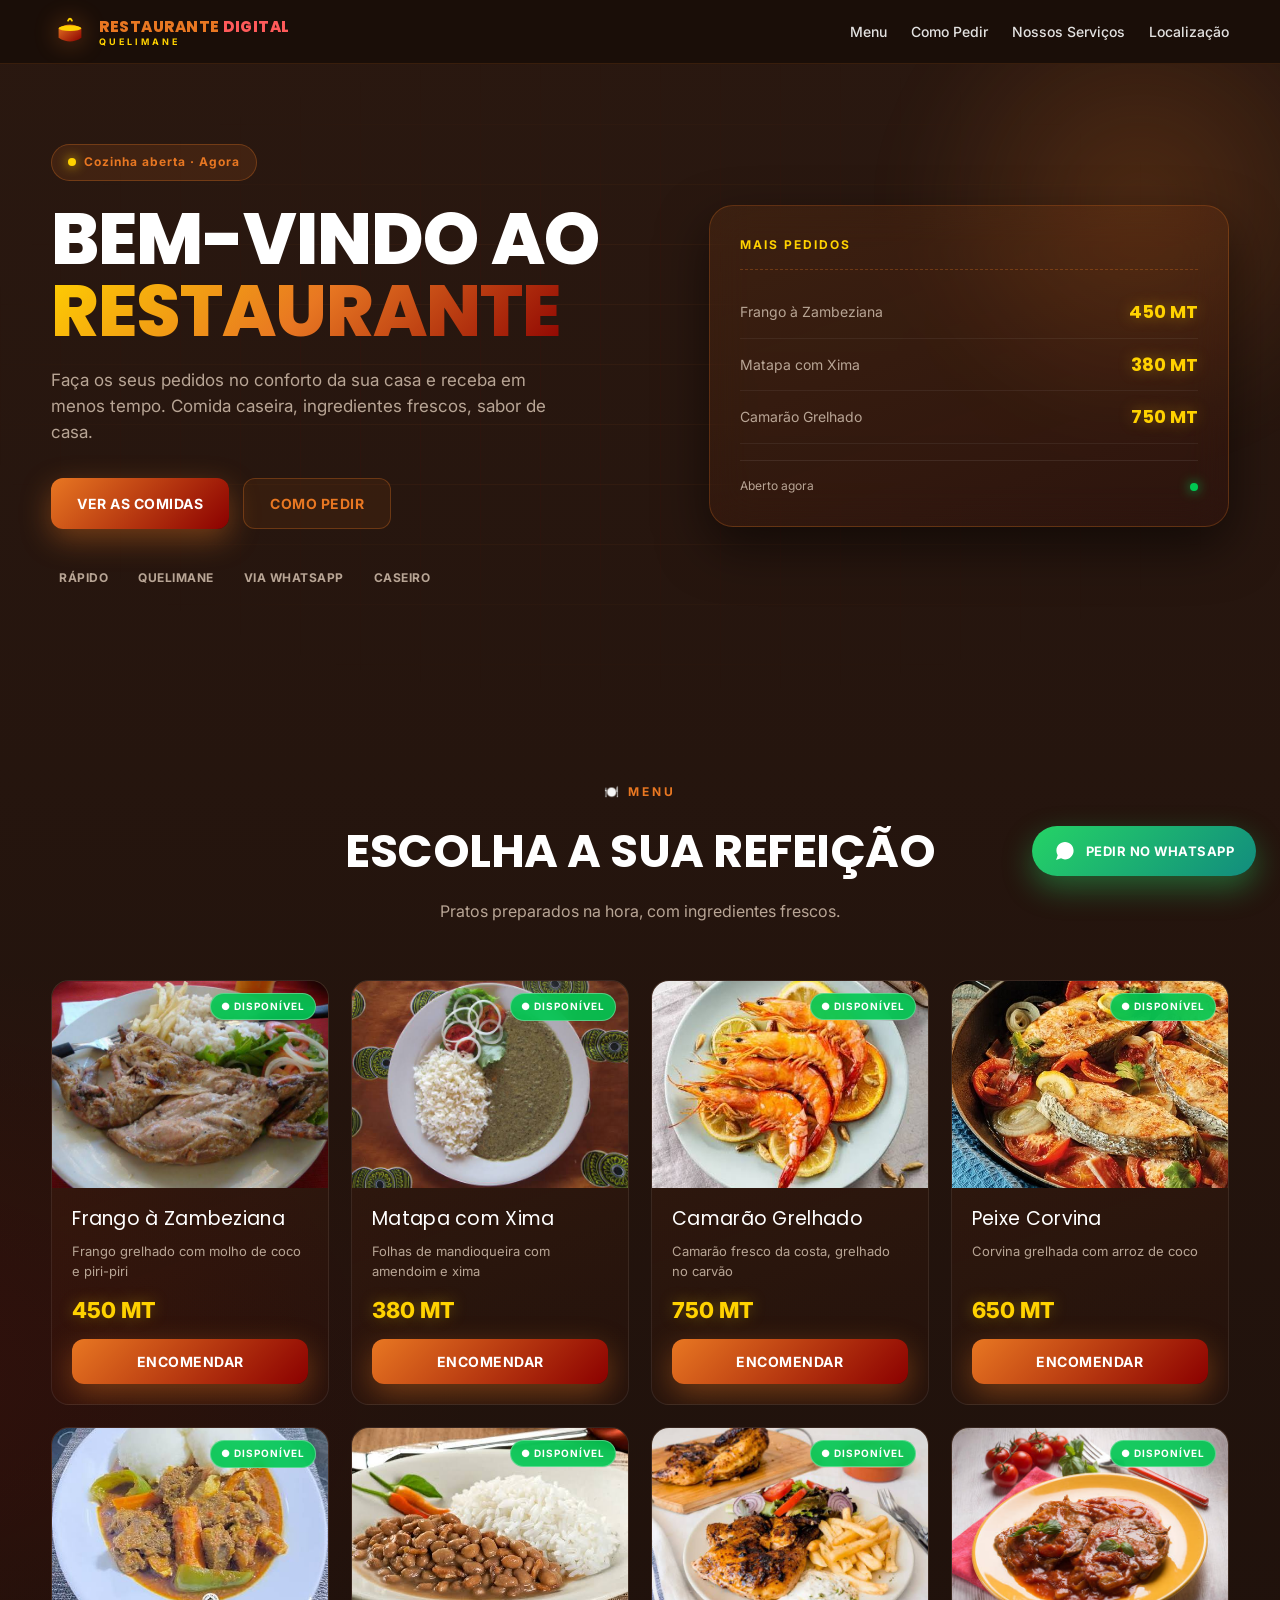
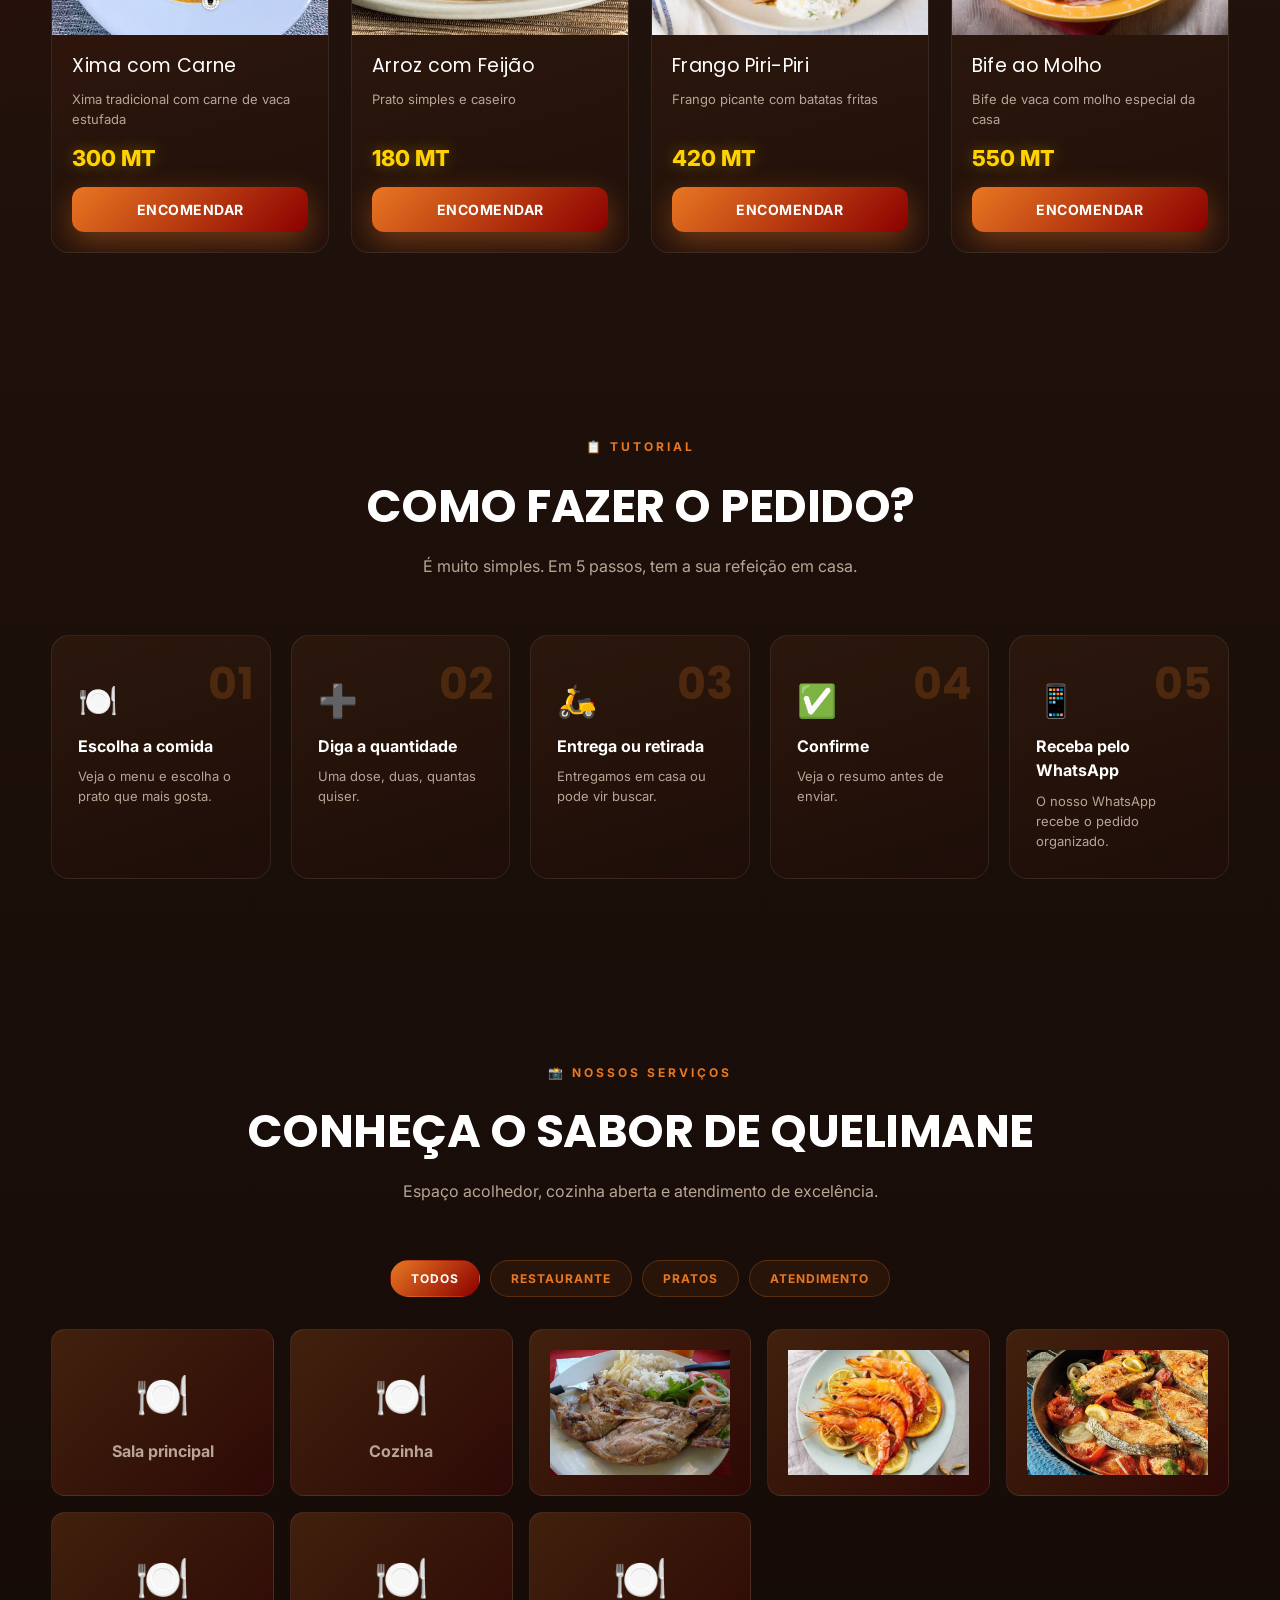
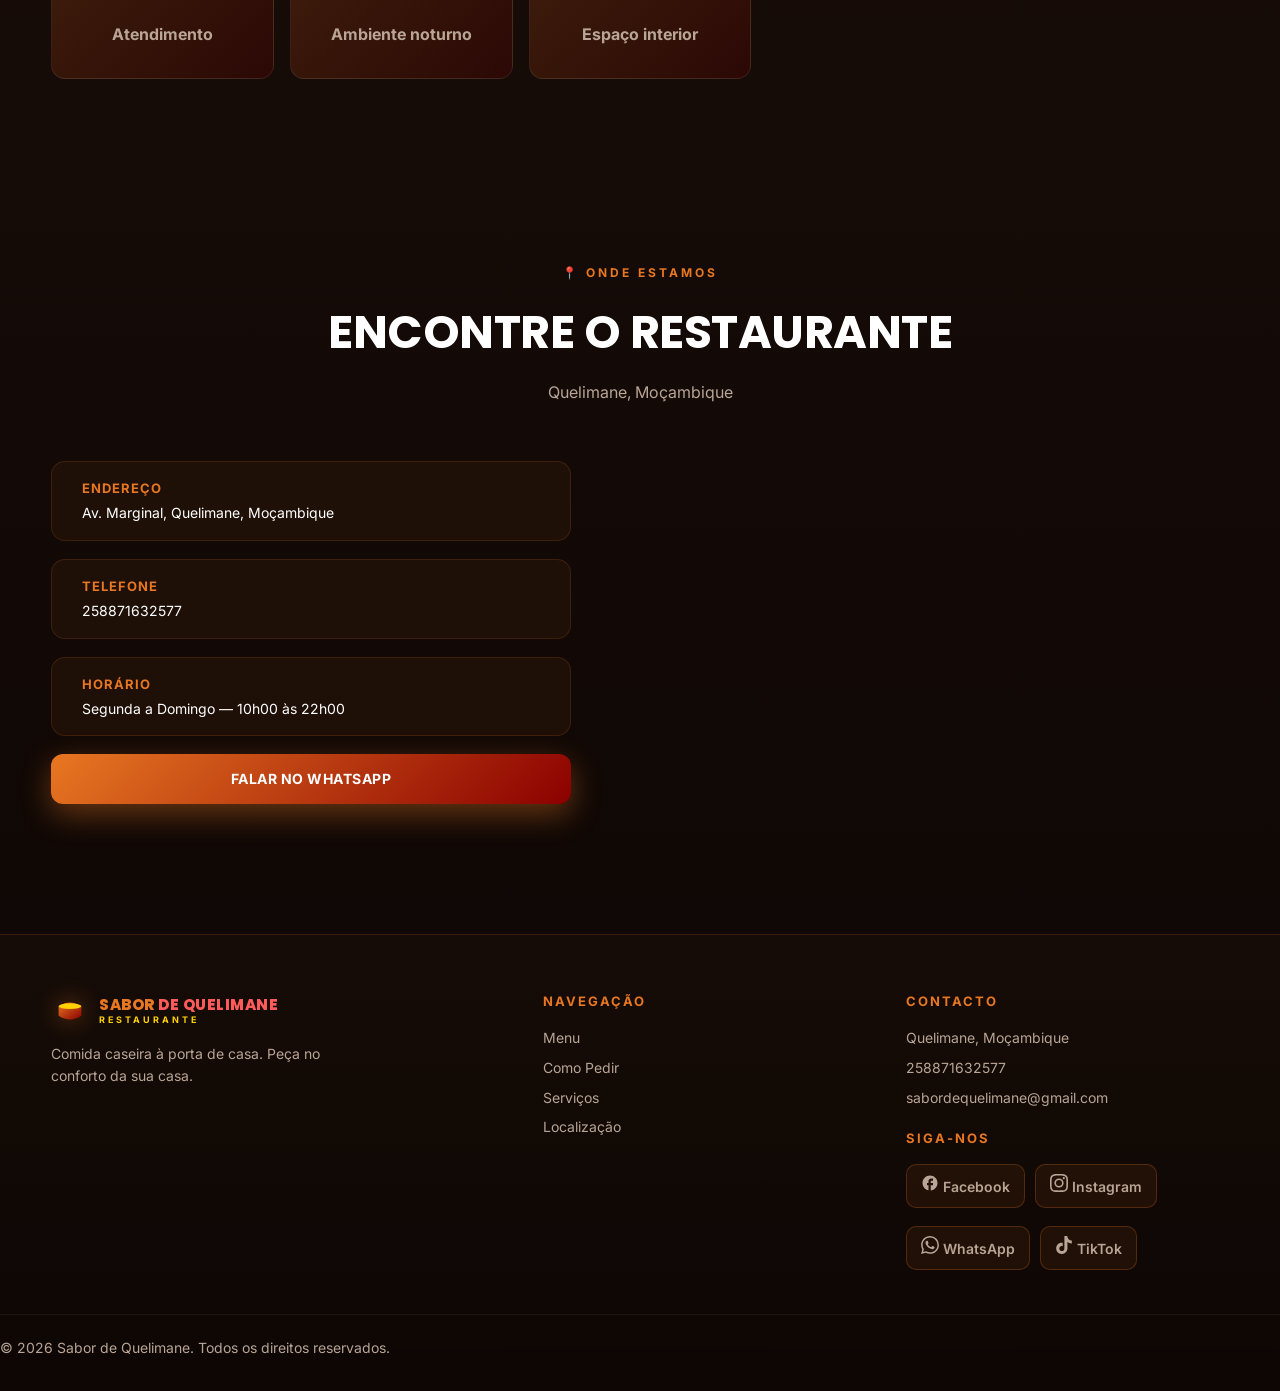
==== commit ef6845a8: "git add . git commit -m "Atualiza projeto" git push" ====
--- a/index.html
+++ b/index.html
@@ -3,7 +3,7 @@
 <head>
 <meta charset="UTF-8"/>
 <meta name="viewport" content="width=device-width, initial-scale=1.0, maximum-scale=1.0, user-scalable=no, viewport-fit=cover"/>
-<title>Sabor de Quelimane — Comida caseira à porta de casa</title>
+<title>Restaurante Quelimane — Comida caseira à porta de casa</title>
 <meta name="description" content="Peça a sua refeição no Restaurante Sabor de Quelimane. Rápido, simples e entregue em casa." />
 <link rel="preconnect" href="https://fonts.googleapis.com">
 <link rel="preconnect" href="https://fonts.gstatic.com" crossorigin>
@@ -31,8 +31,8 @@
         </svg>
       </div>
       <div class="brand-text">
-        <strong><span class="laranja">SABOR</span> <span class="vermelho">DE QUELIMANE</span></strong>
-        <small>RESTAURANTE</small>
+        <strong><span class="laranja">RESTAURANTE</span> <span class="vermelho">DIGITAL</span></strong>
+        <small>QUELIMANE</small>
       </div>
     </a>
 
@@ -41,7 +41,6 @@
       <a href="#como-pedir">Como Pedir</a>
       <a href="#galeria">Nossos Serviços</a>
       <a href="#localizacao">Localização</a>
-      <a href="login.html" class="btn-admin">Área Restrita</a>
     </nav>
 
     <button class="hamburger" id="hamburger" aria-label="Menu">
@@ -59,7 +58,7 @@
   <div class="container hero-inner">
     <div class="hero-content fade-up">
       <span class="pill"><span class="dot"></span> Cozinha aberta · Agora</span>
-      <h1>BEM-VINDO AO <span class="grad">SABOR DE QUELIMANE</span></h1>
+      <h1>BEM-VINDO AO <span class="grad">RESTAURANTE </span></h1>
       <p class="lead">
         Faça os seus pedidos no conforto da sua casa e receba em menos tempo.
         Comida caseira, ingredientes frescos, sabor de casa.
@@ -71,17 +70,17 @@
       </div>
 
       <div class="hero-stats">
-        <div class="stat"><span>⚡</span><b>RÁPIDO</b></div>
-        <div class="stat"><span>📍</span><b>QUELIMANE</b></div>
-        <div class="stat"><span>📱</span><b>VIA WHATSAPP</b></div>
-        <div class="stat"><span>🍲</span><b>CASEIRO</b></div>
+        <div class="stat"><span></span><b>RÁPIDO</b></div>
+        <div class="stat"><span></span><b>QUELIMANE</b></div>
+        <div class="stat"><span></span><b>VIA WHATSAPP</b></div>
+        <div class="stat"><span></span><b>CASEIRO</b></div>
       </div>
     </div>
 
     <div class="hero-visual fade-up">
       <div class="menu-card">
         <div class="menu-card-head">
-          <span>⭐ MENU DO DIA</span>
+          <span> MAIS PEDIDOS</span>
         </div>
         <div class="menu-row"><span>Frango à Zambeziana</span><b>450 MT</b></div>
         <div class="menu-row"><span>Matapa com Xima</span><b>380 MT</b></div>
--- a/css/style.css
+++ b/css/style.css
@@ -264,36 +264,91 @@
   grid-template-columns:repeat(auto-fit,minmax(260px,1fr));
   gap:22px;
 }
+
 .menu-item{
   position:relative;
-  padding:26px;
-  border-radius:var(--radius);
-  background:linear-gradient(160deg,rgba(232,119,34,.08),rgba(139,0,0,.03));
+  border-radius:18px;
+  overflow:hidden;
+  background:linear-gradient(160deg, rgba(232,119,34,.08), rgba(139,0,0,.03));
   border:1px solid var(--card-brd);
   transition:.3s;
-  display:flex;flex-direction:column;gap:14px;
+  display:flex;
+  flex-direction:column;
 }
 .menu-item:hover{
   transform:translateY(-6px);
   border-color:rgba(232,119,34,.5);
   box-shadow:0 25px 50px rgba(0,0,0,.4), 0 0 30px rgba(232,119,34,.15);
 }
-.menu-item.unavailable{opacity:.45;filter:grayscale(.7);pointer-events:none}
-.mi-head{display:flex;justify-content:space-between;align-items:flex-start}
-.mi-icon{
-  font-size:44px;
-  filter:drop-shadow(0 4px 8px rgba(0,0,0,.4));
-}
-.status{
-  font-size:11px;font-weight:700;letter-spacing:1px;
-  padding:5px 10px;border-radius:100px;
-}
-.status.ok{background:rgba(0,200,83,.15);color:var(--ok);border:1px solid rgba(0,200,83,.35)}
-.status.off{background:rgba(107,114,128,.2);color:#B0B7C3;border:1px solid rgba(107,114,128,.4)}
-.mi-name{font-family:var(--display);font-size:22px;letter-spacing:.3px}
-.mi-desc{font-size:13px;color:var(--cinza);line-height:1.5}
+.menu-item.unavailable{opacity:.5;filter:grayscale(.7);pointer-events:none}
+
+/* Foto do prato */
+.mi-foto{
+  position:relative;
+  width:100%;
+  aspect-ratio:4/3;
+  overflow:hidden;
+  background:linear-gradient(135deg, #2A1810, #8B0000);
+  display:flex;
+  align-items:center;
+  justify-content:center;
+}
+.mi-foto img{
+  width:100%;
+  height:100%;
+  object-fit:cover;
+  transition:transform .5s ease;
+}
+.menu-item:hover .mi-foto img{
+  transform:scale(1.08);
+}
+
+.status-badge{
+  position:absolute;
+  top:12px;
+  right:12px;
+  font-size:10px;
+  font-weight:700;
+  letter-spacing:1px;
+  padding:5px 10px;
+  border-radius:100px;
+  backdrop-filter:blur(8px);
+}
+.status-badge.ok{
+  background:rgba(0,200,83,.9);
+  color:#fff;
+  border:1px solid rgba(255,255,255,.3);
+}
+.status-badge.off{
+  background:rgba(107,114,128,.9);
+  color:#fff;
+  border:1px solid rgba(255,255,255,.2);
+}
+
+/* Corpo do card */
+.mi-body{
+  padding:20px;
+  display:flex;
+  flex-direction:column;
+  gap:12px;
+  flex:1;
+}
+.mi-name{
+  font-family:var(--display);
+  font-size:19px;
+  letter-spacing:.3px;
+  line-height:1.2;
+}
+.mi-desc{
+  font-size:13px;
+  color:var(--cinza);
+  line-height:1.5;
+  flex:1;
+}
 .mi-price{
-  font-size:22px;font-weight:800;color:var(--dourado);
+  font-size:22px;
+  font-weight:800;
+  color:var(--dourado);
   text-shadow:0 0 15px rgba(255,210,0,.35);
 }
 .mi-btn{margin-top:auto}
@@ -656,4 +711,34 @@
   background:rgba(0,0,0,.65);z-index:998;opacity:0;
   transition:opacity .3s;
 }
-.nav-overlay.active{display:block;opacity:1}+.nav-overlay.active{display:block;opacity:1}
+/* Galeria com fotos */
+.gal-item{
+  position:relative;
+  aspect-ratio:4/3;
+  border-radius:14px;
+  overflow:hidden;
+  border:1px solid var(--card-brd);
+  cursor:pointer;
+  transition:.3s;
+}
+.gal-item img{
+  width:100%;
+  height:100%;
+  object-fit:cover;
+  transition:transform .4s;
+}
+.gal-item:hover img{transform:scale(1.08)}
+.gal-overlay{
+  position:absolute;
+  inset:auto 0 0 0;
+  padding:14px 16px;
+  background:linear-gradient(180deg,transparent,rgba(0,0,0,.9));
+  color:#fff;
+  font-weight:600;
+  font-size:13px;
+  opacity:0;
+  transform:translateY(10px);
+  transition:.3s;
+}
+.gal-item:hover .gal-overlay{opacity:1;transform:translateY(0)}
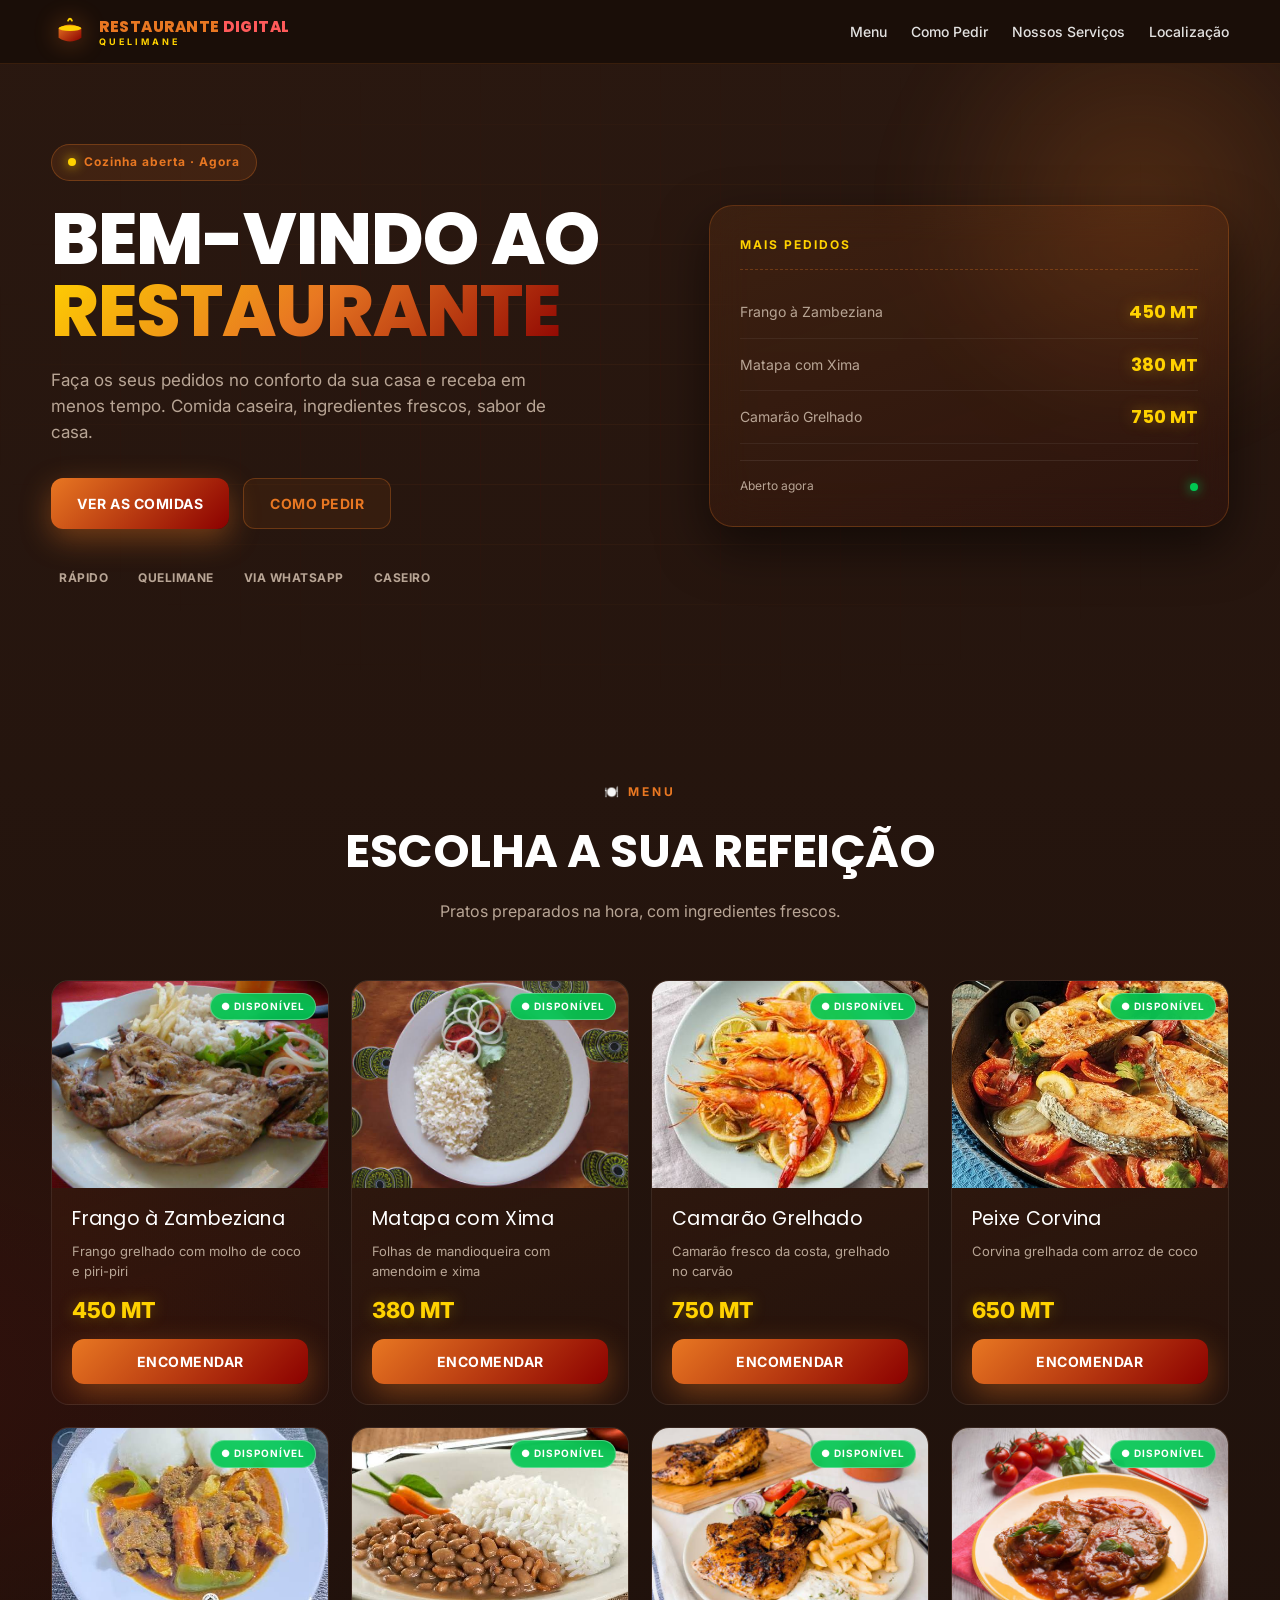
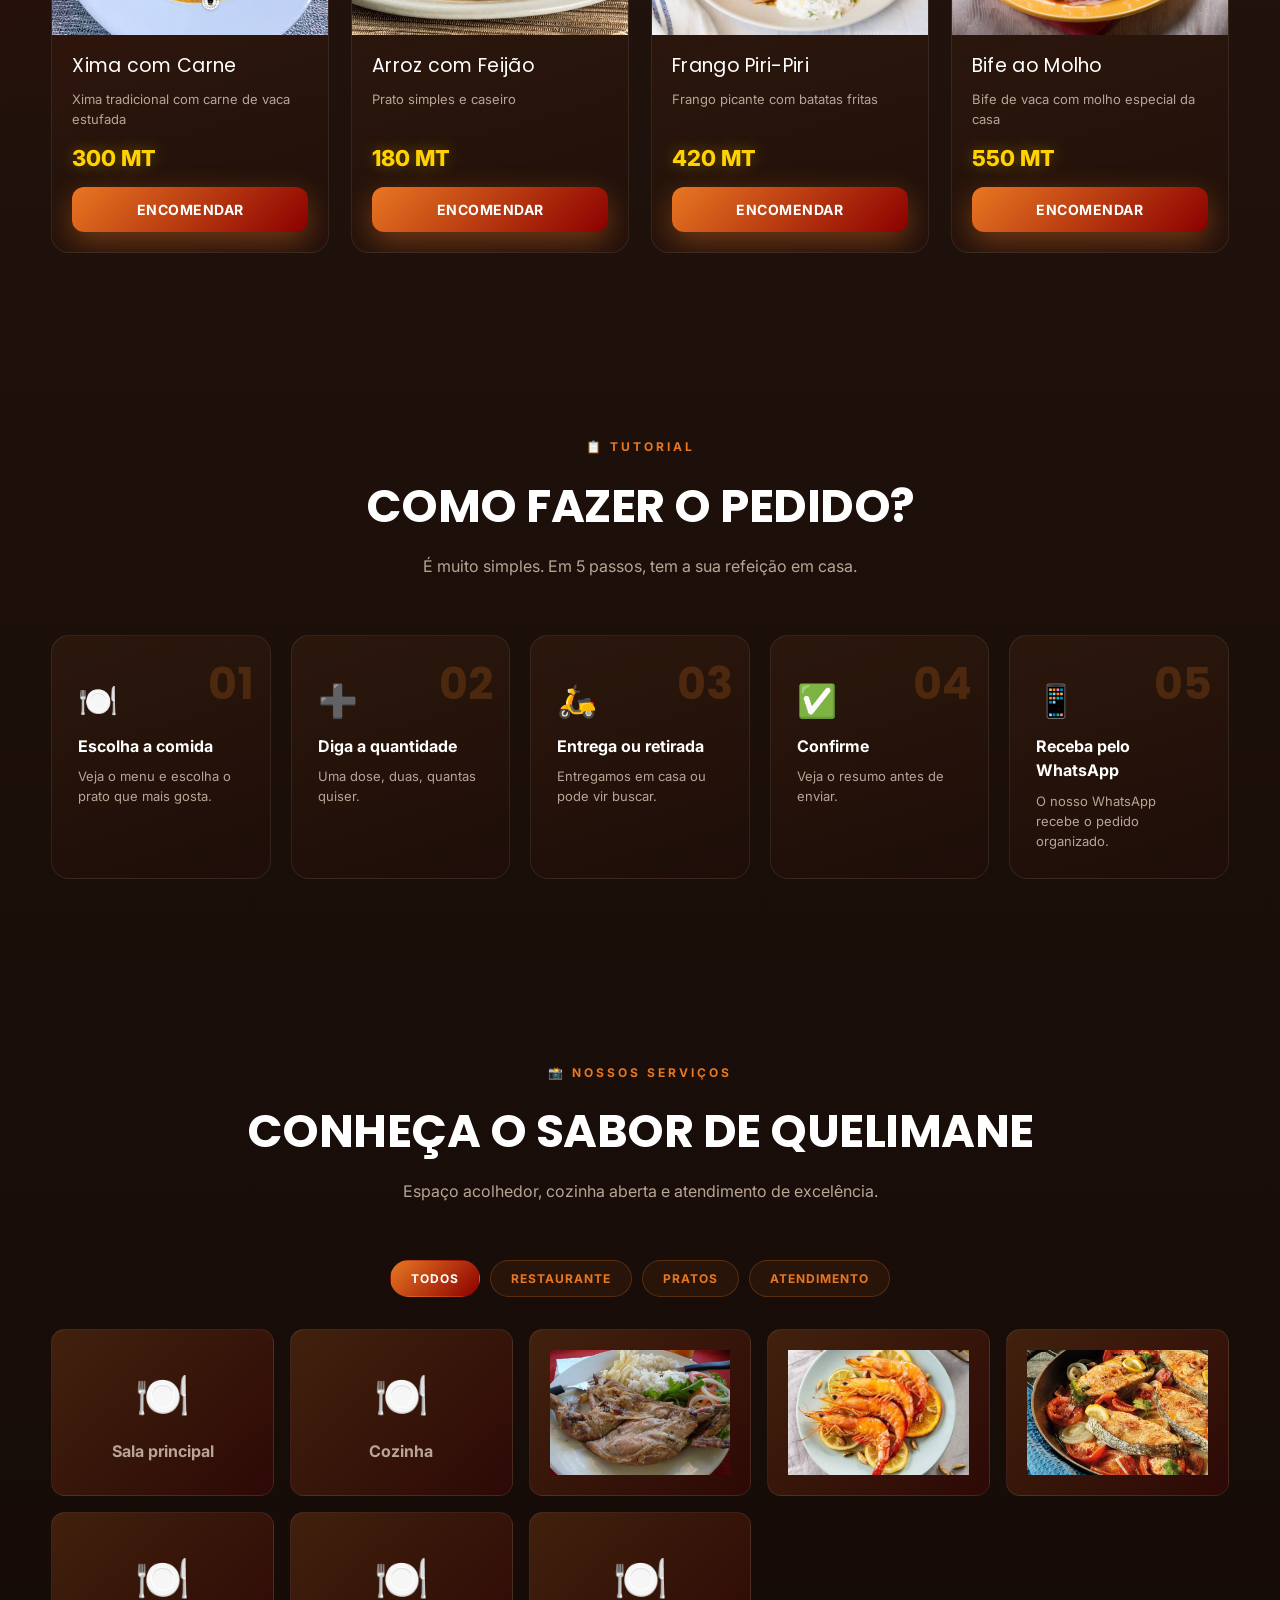
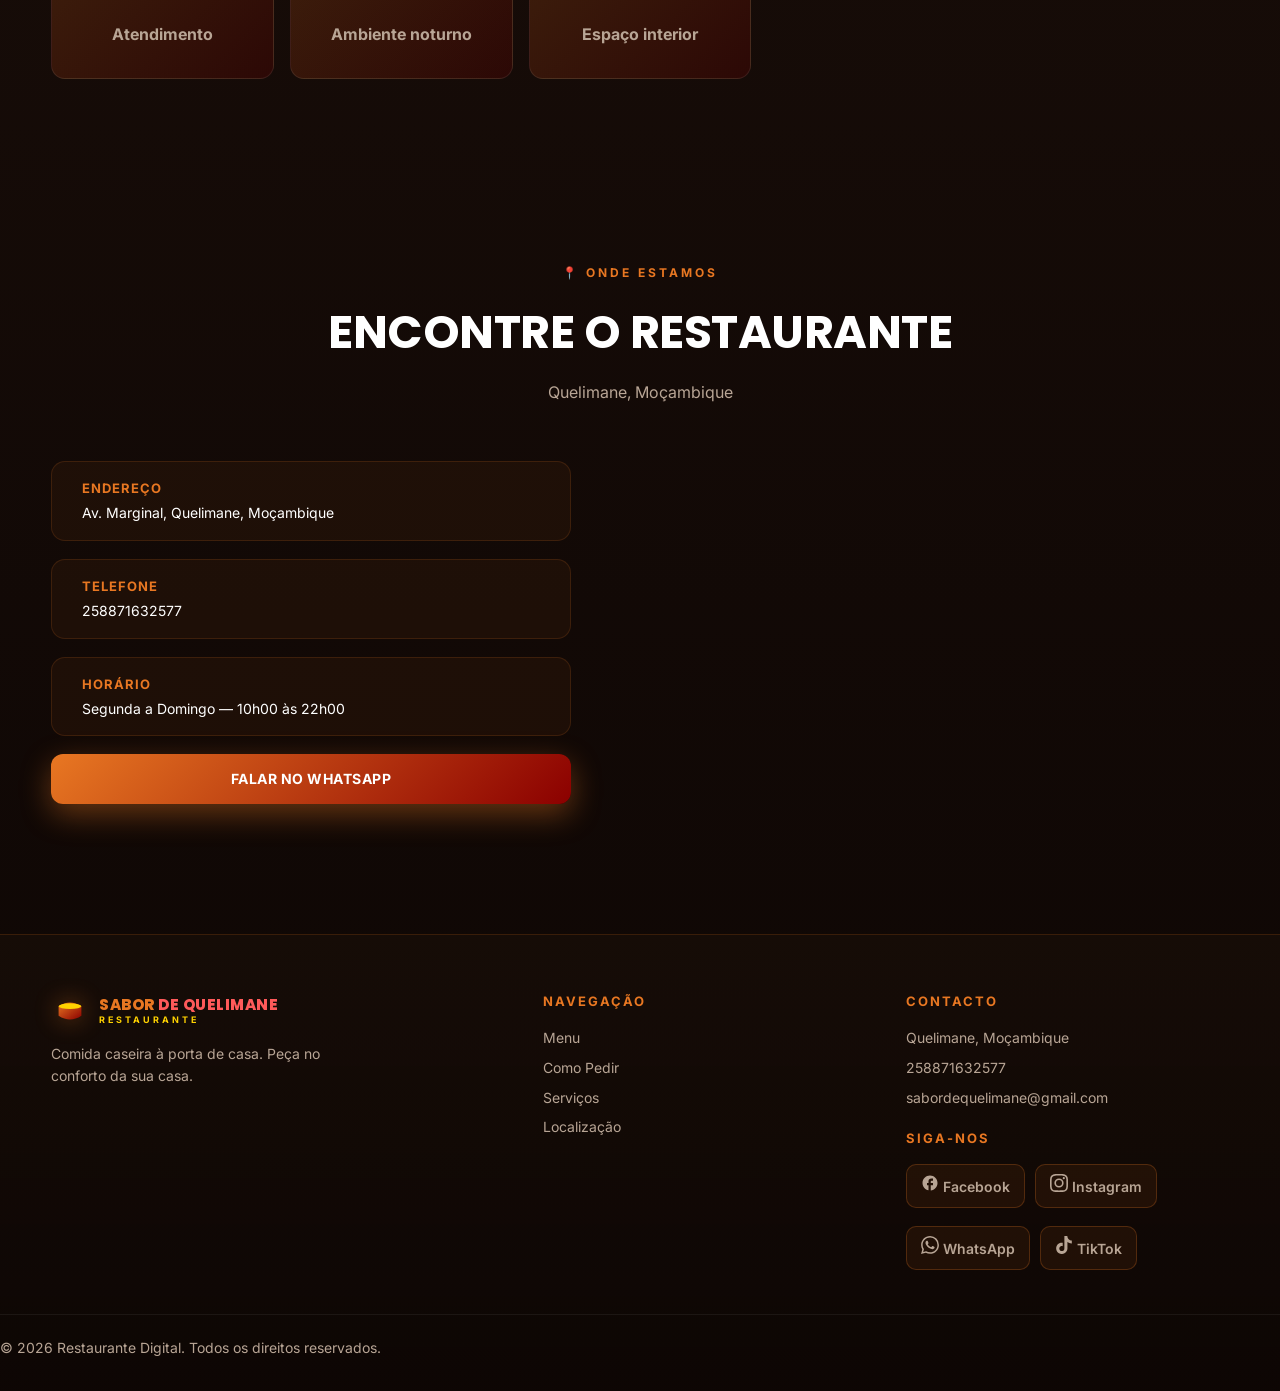
==== commit f33f7f90: "git add . git commit -m "Atualiza projeto" git push" ====
--- a/index.html
+++ b/index.html
@@ -402,15 +402,9 @@
     </div>
   </div>
   <div class="footer-bottom">
-    <p>© <span id="year"></span> Sabor de Quelimane. Todos os direitos reservados.</p>
+    <p>© <span id="year"></span> Restaurante Digital. Todos os direitos reservados.</p>
   </div>
 </footer>
-
-<!-- ============ WHATSAPP FLUTUANTE ============ -->
-<a href="#" id="floatWhats" class="float-whats" aria-label="Pedir pelo WhatsApp">
-  <svg viewBox="0 0 32 32" fill="#fff"><path d="M16 3C9 3 3.5 8.5 3.5 15.5c0 2.4.7 4.6 1.9 6.5L3 29l7.2-2.3c1.8 1 3.9 1.5 5.8 1.5 7 0 12.5-5.5 12.5-12.5S23 3 16 3z"/></svg>
-  <span>PEDIR NO WHATSAPP</span>
-</a>
 
 <!-- ============ LIGHTBOX ============ -->
 <div class="lightbox" id="lightbox">
